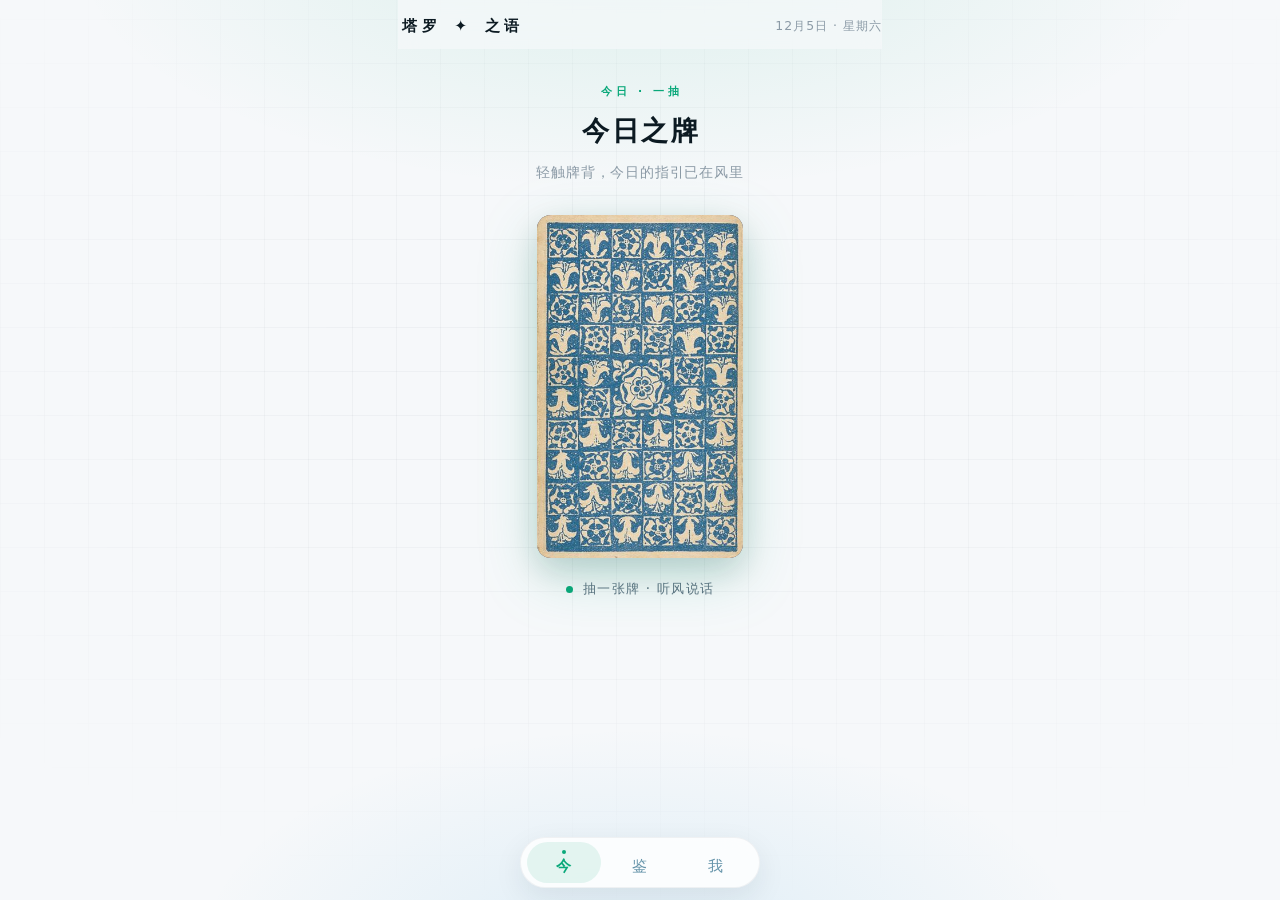
==== TarotApk/app/src/main/assets/index.html @ e2645738 "v0.4.0: 打包安卓 APK + 在线更新 + 存档备份（只留 2 份） - 新增 JS↔原生桥（NativeBridge），浏览器预览自动降级 - 我的页新增「备份与更新」：本地备份保留最近 2" ====
<!DOCTYPE html>
<html lang="zh-CN">
<head>
<meta charset="UTF-8">
<meta name="viewport" content="width=device-width, initial-scale=1, maximum-scale=1, user-scalable=no, viewport-fit=cover">
<meta name="theme-color" content="#f6f5f2">
<title>塔罗之语</title>
<style>
/* ===== 设计令牌（airy-minimal-ui）===== */
:root {
  --bg: #f6f8fa;
  --surface: #ffffff;
  --ink: #0c1a22;
  --ink-2: #5d7080;
  --ink-3: #8b9aa6;
  --line: rgba(13,32,45,.09);
  --line-soft: rgba(13,32,45,.05);
  --primary: #0aa87a;
  --primary-soft: rgba(10,168,122,.10);
  --blue: #0b8ed6;
  --blue-soft: rgba(11,142,214,.10);
  --danger: #e5484d;
  --danger-soft: rgba(229,72,77,.10);
  --upright: #0aa87a;
  --reversed: #d97b4a;
  --gold: #c9a86a;
  --tab: #6594aa;
  --radius: 14px;
  --radius-sm: 10px;
  --radius-sheet: 22px;
  --shadow: 0 10px 30px rgba(13,32,45,.07);
  --shadow-sm: 0 4px 14px rgba(13,32,45,.05);
  --font-ui: -apple-system, BlinkMacSystemFont, "PingFang SC", "Microsoft YaHei", system-ui, sans-serif;
  --font-num: ui-monospace, "SF Mono", Menlo, Consolas, monospace;
  --safe-b: env(safe-area-inset-bottom, 0px);
  --safe-t: env(safe-area-inset-top, 0px);
}
* { box-sizing: border-box; -webkit-tap-highlight-color: transparent; }
html, body { margin: 0; padding: 0; }
html { font-size: 16px; }
body {
  font-family: var(--font-ui);
  color: var(--ink);
  line-height: 1.6;
  -webkit-font-smoothing: antialiased;
  overflow-x: hidden;
  min-height: 100vh;
  background:
    radial-gradient(72% 44% at 50% -6%, rgba(10,168,122,.11), transparent 62%),
    radial-gradient(58% 42% at 50% 106%, rgba(11,142,214,.10), transparent 60%),
    var(--bg);
  background-attachment: fixed;
}
/* 44px 网格氛围，径向渐隐 */
body::before {
  content: ""; position: fixed; inset: 0; z-index: 0; pointer-events: none;
  background:
    repeating-linear-gradient(0deg, rgba(13,32,45,.04) 0 1px, transparent 1px 44px),
    repeating-linear-gradient(90deg, rgba(13,32,45,.04) 0 1px, transparent 1px 44px);
  -webkit-mask-image: radial-gradient(ellipse 90% 75% at 50% 42%, rgba(0,0,0,.9) 25%, transparent 80%);
  mask-image: radial-gradient(ellipse 90% 75% at 50% 42%, rgba(0,0,0,.9) 25%, transparent 80%);
}
button { font-family: inherit; border: none; background: none; cursor: pointer; color: inherit; padding: 0; }
input, textarea { font-family: inherit; font-size: 1rem; color: var(--ink); }
h1, h2, h3, h4, p { margin: 0; }
ul { margin: 0; padding: 0; list-style: none; }
a { color: var(--primary); text-decoration: none; }
::-webkit-scrollbar { width: 0; height: 0; }
:focus { outline: none; }
.hidden { display: none !important; }
.muted { color: var(--ink-3); }
.small { font-size: .82rem; }

/* 呼吸小圆点 */
.breath-dot {
  width: 7px; height: 7px; border-radius: 50%;
  background: var(--primary);
  animation: breathe 2.6s ease-in-out infinite;
}
@keyframes breathe { 0%,100% { opacity: 1; transform: scale(1); } 50% { opacity: .5; transform: scale(.72); } }

/* 通用按钮 */
.btn {
  display: inline-flex; align-items: center; justify-content: center; gap: 6px;
  padding: 11px 22px; border-radius: 999px; font-size: .92rem; font-weight: 600;
  transition: transform .15s ease, opacity .15s ease, background .15s ease, box-shadow .2s ease;
  user-select: none; -webkit-user-select: none;
}
.btn:active { transform: scale(.97); }
.btn-primary { background: var(--primary); color: #fff; box-shadow: 0 8px 20px rgba(10,168,122,.28); }
.btn-ghost { background: var(--surface); color: var(--ink); border: 1px solid var(--line); }
.btn-danger { background: var(--danger); color: #fff; box-shadow: 0 8px 20px rgba(229,72,77,.24); }
.btn-block { width: 100%; }
.btn-mini { padding: 7px 15px; font-size: .8rem; font-weight: 500; }

/* 等宽数字 */
.num { font-family: var(--font-num); font-weight: 300; font-variant-numeric: tabular-nums; }

@media (prefers-reduced-motion: reduce) {
  *, *::before, *::after { animation-duration: .001s !important; transition-duration: .001s !important; }
}

/* ===== 布局（airy-minimal-ui）===== */
#app { position: relative; z-index: 1; max-width: 520px; margin: 0 auto; padding: 0 18px calc(96px + var(--safe-b)); min-height: 100vh; }

.app-header {
  position: sticky; top: 0; z-index: 20;
  background: rgba(246,248,250,.72);
  -webkit-backdrop-filter: blur(14px); backdrop-filter: blur(14px);
  padding: calc(var(--safe-t) + 14px) 0 10px;
  display: flex; align-items: center; justify-content: space-between; gap: 10px;
}
.app-header .brand { display: flex; align-items: center; gap: 9px; font-size: .96rem; font-weight: 600; letter-spacing: .28em; text-indent: .28em; }
.app-header .date { font-size: .78rem; color: var(--ink-3); letter-spacing: .08em; }

.view { display: none; padding-top: 10px; }
.view.active { display: block; animation: pageIn .26s cubic-bezier(.22,.61,.36,1); }
@keyframes pageIn { from { opacity: 0; transform: translateX(14px); } to { opacity: 1; transform: none; } }

/* 底部导航：悬浮胶囊 · 一字导航 */
.tabbar {
  position: fixed; left: 50%; transform: translateX(-50%);
  bottom: calc(12px + var(--safe-b)); z-index: 40;
  display: flex; align-items: stretch;
  background: rgba(255,255,255,.82);
  -webkit-backdrop-filter: blur(16px); backdrop-filter: blur(16px);
  border: 1px solid var(--line-soft);
  border-radius: 999px;
  box-shadow: 0 10px 30px rgba(13,32,45,.08);
  padding: 4px 6px;
  gap: 2px;
}
.tabbar button {
  flex: 1; min-width: 74px; padding: 8px 0 7px;
  display: flex; flex-direction: column; align-items: center; gap: 3px;
  font-size: .94rem; font-weight: 400; color: var(--tab);
  letter-spacing: .18em; text-indent: .18em;
  border-radius: 999px;
  transition: color .18s ease, background .18s ease;
}
.tabbar button.active { color: var(--primary); background: var(--primary-soft); font-weight: 600; }
.tabbar button .dot { width: 4px; height: 4px; border-radius: 50%; background: transparent; }
.tabbar button.active .dot { background: var(--primary); animation: breathe 2.6s ease-in-out infinite; }

/* 页面头（二级页） */
.page-head {
  display: flex; align-items: center; gap: 10px;
  padding: 10px 0 16px;
}
.page-head .back {
  width: 38px; height: 38px; border-radius: 50%;
  background: rgba(255,255,255,.7); border: 1px solid var(--line-soft);
  display: flex; align-items: center; justify-content: center;
  box-shadow: var(--shadow-sm); color: var(--ink);
}
.page-head .back svg { width: 20px; height: 20px; stroke: currentColor; }
.page-head h1 { font-size: 1.06rem; font-weight: 700; flex: 1; letter-spacing: .06em; }

/* ===== 组件（airy-minimal-ui）===== */
/* 塔罗牌 */
.tarot-card {
  position: relative; width: 100%; aspect-ratio: 3 / 5;
  perspective: 1200px; user-select: none; -webkit-user-select: none;
}
.tarot-card .face {
  position: absolute; inset: 0; border-radius: 14px;
  backface-visibility: hidden; -webkit-backface-visibility: hidden;
  overflow: hidden;
  box-shadow: 0 12px 30px rgba(13,32,45,.14);
}
.tarot-card .face.front { transform: rotateY(180deg); }
.tarot-card .face.back { transform: rotateY(0deg); }
.tarot-card.flipped .face.front { transform: rotateY(0deg); }
.tarot-card.flipped .face.back { transform: rotateY(180deg); }
/* 牌背 */
.card-back { position: absolute; inset: 0; background: #241f3d; }
.card-back .back-img { position: absolute; inset: 0; width: 100%; height: 100%; object-fit: cover; display: block; }
.card-back::before {
  content: ""; position: absolute; inset: 8px;
  border: 1px solid rgba(255,255,255,.3); border-radius: 12px;
  box-shadow: inset 0 0 10px rgba(0,0,0,.25);
}

/* 牌面 */
.card-front {
  height: 100%;
  background: linear-gradient(170deg, #fdfdfb 0%, #f3f1ec 100%);
  border: 1px solid var(--line-soft);
  display: flex; flex-direction: column; align-items: center; justify-content: space-between;
  padding: 10px;
}
.card-front .corner {
  width: 100%; display: flex; justify-content: space-between;
  font-size: .72rem; font-weight: 600; color: var(--ink-3);
}
.card-front .corner .num { font-family: var(--font-num); font-weight: 300; font-size: .82rem; }
.card-front .art {
  position: relative; flex: 1; width: 100%;
  display: flex; flex-direction: column; align-items: center; justify-content: center; gap: 6px;
  margin: 4px 0;
}
.card-front .art .card-img {
  position: absolute; inset: 0; width: 100%; height: 100%;
  object-fit: cover; border-radius: 9px; display: block;
}
.card-front .art .glyph { font-size: 3rem; line-height: 1; }
.card-front .art .suit { width: 64%; height: auto; }
.card-front .art .rank-txt { font-family: var(--font-num); font-weight: 300; font-size: 1.2rem; color: var(--ink); letter-spacing: .06em; }
.card-front .card-name { font-size: .72rem; font-weight: 600; color: var(--ink); letter-spacing: .12em; text-align: center; }
.card-front .card-name-en { font-size: .58rem; color: var(--ink-3); letter-spacing: .06em; margin-top: 1px; }

/* 迷你牌 */
.mini-card {
  position: relative; width: 52px; height: 87px; flex: none;
  border-radius: 9px; overflow: hidden;
  box-shadow: 0 6px 14px rgba(13,32,45,.10);
  border: 1px solid var(--line-soft);
  background: linear-gradient(170deg, #fdfdfb, #f3f1ec);
  display: flex; flex-direction: column; align-items: center; justify-content: center; gap: 2px;
}
.mini-card .mini-img { position: absolute; inset: 0; width: 100%; height: 100%; object-fit: cover; border-radius: 8px; display: block; }
.mini-card .glyph { font-size: 1.4rem; line-height: 1; }
.mini-card .suit { width: 46%; height: auto; }
.mini-card .mini-num { font-family: var(--font-num); font-weight: 300; font-size: .72rem; }

/* 标签 / 关键词 */
.chip {
  display: inline-flex; align-items: center; padding: 4px 11px;
  background: var(--primary-soft); color: var(--primary);
  border-radius: 999px; font-size: .76rem; font-weight: 500;
}
.chip-row { display: flex; flex-wrap: wrap; gap: 7px; }

/* 六维解读 */
.dim-grid { display: grid; grid-template-columns: 1fr 1fr; gap: 10px; }
.dim-item {
  background: var(--surface); border: 1px solid var(--line); border-radius: var(--radius-sm);
  padding: 13px; cursor: pointer;
  transition: border-color .15s ease, transform .15s ease;
}
.dim-item:active { border-color: var(--primary); transform: scale(.98); }
.dim-item .dim-head { display: flex; align-items: center; gap: 7px; font-weight: 600; font-size: .88rem; }
.dim-item .dim-head .em { font-size: 1rem; }
.dim-item .dim-body {
  display: none; margin-top: 8px; font-size: .84rem; color: var(--ink-2); line-height: 1.6;
}
.dim-item.open .dim-body { display: block; }
.dim-item .dim-head::after { content: "+"; margin-left: auto; color: var(--ink-3); font-size: .9rem; font-weight: 300; transition: transform .2s ease; }
.dim-item.open .dim-head::after { content: "−"; }

/* 面板 */
.panel {
  background: var(--surface); border-radius: var(--radius); padding: 18px;
  box-shadow: var(--shadow-sm); border: 1px solid var(--line);
}
.panel + .panel { margin-top: 14px; }
.panel-title { font-size: .9rem; font-weight: 700; margin-bottom: 12px; display: flex; align-items: center; gap: 8px; letter-spacing: .06em; }

/* Toast */
.toast {
  position: fixed; left: 50%; bottom: calc(92px + var(--safe-b)); transform: translateX(-50%) translateY(16px);
  background: rgba(12,26,34,.9); color: #fff; font-size: .84rem;
  padding: 9px 17px; border-radius: 999px; z-index: 100;
  opacity: 0; pointer-events: none; transition: opacity .24s ease, transform .24s ease;
  max-width: 80%; text-align: center;
}
.toast.show { opacity: 1; transform: translateX(-50%) translateY(0); }

/* 底部弹层（sheet） */
.modal-mask {
  position: fixed; inset: 0; background: rgba(13,32,45,.30); z-index: 90;
  display: flex; align-items: flex-end; justify-content: center;
  animation: fadeIn .2s ease;
}
@keyframes fadeIn { from { opacity: 0 } to { opacity: 1 } }
.modal {
  background: var(--surface); width: 100%; max-width: 520px;
  border-radius: var(--radius-sheet) var(--radius-sheet) 0 0;
  padding: 8px 20px calc(24px + var(--safe-b));
  animation: slideUp .3s cubic-bezier(.22,.61,.36,1);
}
.modal .sheet-handle { width: 36px; height: 4px; border-radius: 999px; background: var(--line); margin: 2px auto 14px; }
.modal h3 { font-size: 1rem; margin-bottom: 12px; letter-spacing: .04em; }
.modal-actions { display: flex; gap: 10px; margin-top: 18px; }

/* 表单 */
.field { margin-bottom: 14px; }
.field label { display: block; font-size: .82rem; color: var(--ink-2); margin-bottom: 6px; }
textarea, input[type="text"] {
  width: 100%; border: 1px solid var(--line); border-radius: var(--radius-sm);
  padding: 10px 12px; background: var(--bg); resize: vertical;
  transition: border-color .15s ease, background .15s ease;
}
textarea:focus, input:focus { border-color: var(--primary); background: #fff; }
.char-count { text-align: right; font-size: .7rem; color: var(--ink-3); margin-top: 4px; font-family: var(--font-num); }

/* 进度条 */
.progress { height: 6px; border-radius: 999px; background: var(--line-soft); overflow: hidden; }
.progress > div { height: 100%; border-radius: 999px; background: linear-gradient(90deg, var(--primary), var(--blue)); transition: width .5s ease; }

/* 备注 */
.notes-tip { font-size: .72rem; color: var(--ink-3); margin: -4px 0 10px; letter-spacing: .04em; }
.note-item {
  position: relative; overflow: hidden;
  border: 1px solid var(--line); border-radius: var(--radius-sm);
  padding: 12px 14px; margin-bottom: 10px; background: var(--surface);
  transition: transform .18s ease, box-shadow .18s ease, border-color .18s ease;
}
.note-item.swiping { box-shadow: -10px 0 20px rgba(229,72,77,.18); border-color: rgba(229,72,77,.35); }
.note-item .note-text { font-size: .86rem; white-space: pre-wrap; word-break: break-word; color: var(--ink); }
.note-item .note-meta {
  display: flex; justify-content: space-between; align-items: center;
  margin-top: 8px; font-size: .7rem; color: var(--ink-3); font-family: var(--font-num);
}

/* 分组列表 */
.group { margin-bottom: 20px; }
.group-title {
  position: sticky; top: 54px; z-index: 10;
  display: flex; align-items: center; gap: 8px;
  cursor: pointer; user-select: none; -webkit-user-select: none;
  font-size: .78rem; font-weight: 700; color: var(--ink-2); letter-spacing: .16em;
  background: linear-gradient(180deg, rgba(246,248,250,.92), rgba(246,248,250,.8));
  -webkit-backdrop-filter: blur(8px); backdrop-filter: blur(8px);
  padding: 10px 2px 8px;
}
.group-title .count { color: var(--ink-3); font-weight: 400; margin-left: 2px; font-family: var(--font-num); }
.group-title .chev {
  margin-left: auto; width: 7px; height: 7px; flex: none;
  border-right: 1.5px solid var(--ink-3); border-bottom: 1.5px solid var(--ink-3);
  transform: rotate(45deg);
  transition: transform .2s ease;
}
.group-title.collapsed .chev { transform: rotate(-45deg); }
.group-body.collapsed { display: none; }
.card-row {
  display: flex; align-items: center; gap: 14px;
  background: var(--surface); border: 1px solid var(--line); border-radius: var(--radius-sm);
  padding: 10px 14px; margin-bottom: 10px; cursor: pointer;
  transition: border-color .15s ease, transform .15s ease;
}
.card-row:active { border-color: var(--primary); transform: scale(.99); }
.card-row .row-info { flex: 1; min-width: 0; }
.card-row .row-name { font-weight: 600; font-size: .92rem; }
.card-row .row-en { font-size: .7rem; color: var(--ink-3); letter-spacing: .04em; }
.card-row .row-kw {
  font-size: .74rem; color: var(--ink-2); margin-top: 3px;
  overflow: hidden; text-overflow: ellipsis; white-space: nowrap;
}
.learned-badge { color: var(--gold); flex: none; font-size: .95rem; }
.learned-badge::before { content: "☆"; }
.learned-badge.done::before { content: "★"; }

/* 搜索结果空态 */
.empty-tip { text-align: center; color: var(--ink-3); padding: 40px 0; font-size: .86rem; }

/* 逆位视觉（内容旋转 180°） */
.card-front.rev { transform: rotate(180deg); }
.mini-card.rev .mini-img { transform: rotate(180deg); }

/* 备份列表 */
.backup-list { display: flex; flex-direction: column; gap: 8px; max-height: 46vh; overflow-y: auto; }
.backup-row {
  display: flex; align-items: center; justify-content: space-between; gap: 10px;
  padding: 10px 12px; border: 1px solid var(--line); border-radius: var(--radius-sm);
  background: var(--surface);
}
.backup-info { min-width: 0; font-size: .84rem; color: var(--ink-2); word-break: break-all; }
.backup-info .muted { font-size: .74rem; margin-top: 2px; }
.backup-actions { display: flex; gap: 6px; flex: none; }
.backup-actions .btn { padding: 6px 12px; font-size: .78rem; }

/* ===== 页面（airy-minimal-ui）===== */
/* 今日 */
.hero { text-align: center; padding: 24px 0 4px; }
.hero .kicker { font-size: .68rem; font-weight: 600; color: var(--primary); letter-spacing: .34em; text-indent: .34em; margin-bottom: 9px; }
.hero h2 { font-size: 27px; font-weight: 700; letter-spacing: .1em; text-indent: .1em; }
.hero .sub { color: var(--ink-3); font-size: .86rem; margin-top: 9px; letter-spacing: .06em; }

.draw-zone { display: flex; flex-direction: column; align-items: center; padding: 28px 0 4px; }
.draw-card-wrap { width: 206px; margin: 0 auto; }
.draw-card-wrap .tarot-card { filter: drop-shadow(0 16px 28px rgba(10,168,122,.20)); }
.draw-hint {
  margin-top: 20px; font-size: .84rem; color: var(--ink-2);
  display: flex; align-items: center; gap: 9px; letter-spacing: .1em; text-indent: .1em;
}
.draw-hint .pulse { width: 7px; height: 7px; border-radius: 50%; background: var(--primary); animation: breathe 2.6s ease-in-out infinite; }

/* 抽牌结果 */
.result-block { margin-top: 8px; }
.orientation-badge {
  display: inline-flex; align-items: center; gap: 6px;
  padding: 5px 14px; border-radius: 999px; font-size: .78rem; font-weight: 600;
  letter-spacing: .16em; text-indent: .16em;
}
.orientation-badge.upright { background: var(--primary-soft); color: var(--primary); }
.orientation-badge.reversed { background: rgba(217,123,74,.13); color: var(--reversed); }
.result-title { text-align: center; margin: 12px 0 4px; }
.result-title .cn { font-size: 1.3rem; font-weight: 700; letter-spacing: .1em; text-indent: .1em; }
.result-title .en { font-size: .76rem; color: var(--ink-3); letter-spacing: .12em; }
.summary-text { font-size: .9rem; color: var(--ink-2); text-align: center; padding: 0 8px; letter-spacing: .02em; }
.section-title {
  font-size: .8rem; font-weight: 700; margin: 22px 0 12px;
  display: flex; align-items: center; gap: 10px; letter-spacing: .2em; text-indent: .2em;
}
.section-title::before { content: ""; width: 16px; height: 1px; background: var(--primary); }
.re-draw { margin-top: 18px; text-align: center; }
.re-draw button { color: var(--ink-3); font-size: .8rem; letter-spacing: .08em; border-bottom: 1px dashed var(--line); padding-bottom: 2px; }

/* 图鉴 */
.search-box { position: relative; margin: 8px 0 14px; }
.search-box input { padding-left: 36px; border-radius: 999px; }
.search-box .mag { position: absolute; left: 13px; top: 50%; transform: translateY(-50%); color: var(--ink-3); font-size: .9rem; }

/* 牌义详情 */
.detail-card-wrap { width: 188px; margin: 6px auto 20px; }
.detail-card-wrap .tarot-card { filter: drop-shadow(0 16px 28px rgba(11,142,214,.18)); }
.detail-card-wrap .face { cursor: pointer; }
.orient-tip { text-align: center; font-size: .72rem; color: var(--ink-3); margin: 2px 0 18px; letter-spacing: .12em; text-indent: .12em; }
.orient-block { margin-bottom: 14px; }
.orient-block .orient-head {
  display: flex; align-items: center; gap: 8px; margin-bottom: 8px; font-weight: 700; font-size: .92rem; letter-spacing: .08em;
}
.orient-block .orient-head .dot { width: 7px; height: 7px; border-radius: 50%; }
.orient-block .orient-head .dot.upright { background: var(--upright); }
.orient-block .orient-head .dot.reversed { background: var(--reversed); }
.orient-block .orient-summary { font-size: .86rem; color: var(--ink-2); margin-bottom: 8px; }
.learn-toggle {
  display: flex; align-items: center; gap: 8px; width: 100%;
  justify-content: center; padding: 12px; border-radius: 999px;
  border: 1px dashed var(--line); color: var(--ink-2); font-size: .86rem; font-weight: 600;
  letter-spacing: .1em; text-indent: .1em; transition: all .2s ease;
}
.learn-toggle.done { background: var(--primary-soft); border-style: solid; border-color: rgba(10,168,122,.3); color: var(--primary); }

/* 我的 */
.me-row {
  display: flex; align-items: center; gap: 12px; width: 100%;
  padding: 14px 0; border-bottom: 1px solid var(--line-soft);
  font-size: .9rem; color: var(--ink); text-align: left;
}
.me-row:last-child { border-bottom: none; }
.me-row .ico { width: 34px; height: 34px; border-radius: 10px; background: var(--primary-soft); display: flex; align-items: center; justify-content: center; font-size: 1rem; flex: none; }
.me-row .txt { flex: 1; text-align: left; }
.me-row .sub { display: block; font-size: .74rem; color: var(--ink-3); margin-top: 2px; }
.me-row .arrow { color: var(--ink-3); }
.version-line { text-align: center; color: var(--ink-3); font-size: .74rem; margin-top: 26px; letter-spacing: .06em; }

</style>
</head>
<body>
<div id="app">
  <header id="app-header" class="app-header"></header>
  <main id="view-home" class="view"></main>
  <main id="view-glossary" class="view"></main>
  <main id="view-detail" class="view"></main>
  <main id="view-me" class="view"></main>
</div>
<nav id="tabbar" class="tabbar" aria-label="主导航"></nav>
<div id="toast" class="toast" role="status"></div>
<div id="modal-root"></div>
<script>
// ===== 常量 =====
const APP_INFO = {
  name: '塔罗之语',
  version: '0.4.0',
  changelog: [
    { v: '0.4.0', date: '2026-11-18', items: ['打包安卓 App：新增在线更新（打开自动检测，更新前自动备份）','新增存档备份：本地保留最近 2 份，可恢复/删除'] },
    { v: '0.3.3', date: '2026-11-18', items: ['图鉴支持按类型折叠分组（默认折叠）'] },
    { v: '0.3.2', date: '2026-11-18', items: ['修复图鉴/结果页进入详情白屏：跳转时未渲染详情页'] },
    { v: '0.3.1', date: '2026-11-18', items: ['移除抽牌抖动/翻牌动画，点击即时呈现今日之牌'] },
    { v: '0.3.0', date: '2026-11-18', items: ['UI 改版：轻盈极简 · 绿蓝光晕 · 留白 · 底部弹层', '修复弹层按钮失效（重新抽取 / 删除 / 重置）', '备注轻点编辑 · 左滑删除', '功能页左右滑动切换', '底部一字导航：今 · 鉴 · 我'] },
    { v: '0.2.0', date: '2026-11-18', items: ['78 张牌面替换为 Rider-Waite 原版插画（公有领域）', '新增真实牌背图案', '修复翻转动画：抽牌时牌背朝上、翻开显示牌面'] },
    { v: '0.1.0', date: '2026-11-18', items: ['初版：今日之牌每日一抽', '78 张牌正逆位含义图鉴', '已学习标记与无限条备注（每条 500 字）'] }
  ]
};

const DIMENSIONS = [
  { key: 'career', label: '事业学业', em: '💼' },
  { key: 'love', label: '感情', em: '💗' },
  { key: 'wealth', label: '财运', em: '🪙' },
  { key: 'health', label: '健康', em: '🌿' },
  { key: 'social', label: '人际', em: '🤝' },
  { key: 'spirit', label: '心灵成长', em: '✨' }
];

const SUITS = {
  wands:     { label: '权杖', en: 'Wands',     em: '🪄', color: '#e08a3c', element: '火 · 行动与热情' },
  cups:      { label: '圣杯', en: 'Cups',      em: '🍷', color: '#4a8fd8', element: '水 · 情感与直觉' },
  swords:    { label: '宝剑', en: 'Swords',    em: '⚔️', color: '#7f8a9e', element: '风 · 思维与沟通' },
  pentacles: { label: '星币', en: 'Pentacles', em: '🪙', color: '#5f9e6f', element: '土 · 物质与务实' }
};

const STORE_KEYS = {
  notes: 'tarot.notes',
  learned: 'tarot.learned',
  today: 'tarot.today',
  backups: 'tarot.backups'
};

const NOTE_LIMIT = 500;

const GROUPS = [
  { key: 'major', label: '大阿卡纳' },
  { key: 'wands', label: '权杖 · 火' },
  { key: 'cups', label: '圣杯 · 水' },
  { key: 'swords', label: '宝剑 · 风' },
  { key: 'pentacles', label: '星币 · 土' }
];

// ===== 本地存储 =====
function storeGet(key, def) {
  try {
    const raw = localStorage.getItem(key);
    return raw == null ? def : JSON.parse(raw);
  } catch (e) { return def; }
}
function storeSet(key, val) {
  try { localStorage.setItem(key, JSON.stringify(val)); }
  catch (e) { console.warn('storeSet failed', key, e); }
}

function todayKey() {
  const d = new Date();
  return d.getFullYear() + '-' + String(d.getMonth() + 1).padStart(2, '0') + '-' + String(d.getDate()).padStart(2, '0');
}

const NotesStore = {
  all() { return storeGet(STORE_KEYS.notes, {}); },
  forCard(id) {
    const arr = storeGet(STORE_KEYS.notes, {})[id] || [];
    return arr.slice().sort((a, b) => b.ts - a.ts);
  },
  add(id, text) {
    const all = storeGet(STORE_KEYS.notes, {});
    (all[id] = all[id] || []).push({ text: text.trim(), ts: Date.now() });
    storeSet(STORE_KEYS.notes, all);
  },
  update(id, ts, text) {
    const all = storeGet(STORE_KEYS.notes, {});
    const arr = all[id] || [];
    const item = arr.find(x => x.ts === ts);
    if (item) item.text = text.trim();
    storeSet(STORE_KEYS.notes, all);
  },
  remove(id, ts) {
    const all = storeGet(STORE_KEYS.notes, {});
    all[id] = (all[id] || []).filter(x => x.ts !== ts);
    if (!all[id].length) delete all[id];
    storeSet(STORE_KEYS.notes, all);
  }
};

const LearnedStore = {
  all() { return storeGet(STORE_KEYS.learned, []); },
  has(id) { return storeGet(STORE_KEYS.learned, []).includes(id); },
  toggle(id) {
    const arr = storeGet(STORE_KEYS.learned, []);
    const idx = arr.indexOf(id);
    if (idx >= 0) arr.splice(idx, 1); else arr.push(id);
    storeSet(STORE_KEYS.learned, arr);
    return idx < 0;
  },
  count() { return storeGet(STORE_KEYS.learned, []).length; },
  list() { return storeGet(STORE_KEYS.learned, []); }
};

const TodayStore = {
  get() { return storeGet(STORE_KEYS.today, null); },
  isToday() {
    const t = storeGet(STORE_KEYS.today, null);
    return !!t && t.date === todayKey();
  },
  set(cardId, orientation) { storeSet(STORE_KEYS.today, { date: todayKey(), cardId, orientation }); },
  clear() { localStorage.removeItem(STORE_KEYS.today); }
};

// ===== 原生桥（WebView 壳）与备份/更新 =====
const NativeBridge = {
  ok: typeof window.AppNative !== 'undefined' && !!window.AppNative,
  cbSeq: 0,
  call(method, args, cb) {
    if (!this.ok || typeof window.AppNative[method] !== 'function') {
      if (cb) cb({ ok: false, error: 'native-unavailable' });
      return;
    }
    const cbId = 'cb' + (++this.cbSeq);
    window['__bridgeCb' + cbId] = cb || function () {};
    try {
      window.AppNative[method].apply(window.AppNative, (args || []).concat(cbId));
    } catch (e) {
      delete window['__bridgeCb' + cbId];
      if (cb) cb({ ok: false, error: String(e) });
    }
  },
  onResult(cbId, payload) {
    const fn = window['__bridgeCb' + cbId];
    if (!fn) return;
    delete window['__bridgeCb' + cbId];
    try { fn(payload); } catch (e) { console.warn('bridge cb', e); }
  }
};
window.onBridgeResult = function (cbId, payload) { NativeBridge.onResult(cbId, payload); };

function buildBackupData() {
  return {
    app: APP_INFO.name,
    version: APP_INFO.version,
    exportedAt: new Date().toISOString(),
    notes: storeGet(STORE_KEYS.notes, {}),
    learned: storeGet(STORE_KEYS.learned, []),
    today: storeGet(STORE_KEYS.today, null)
  };
}
function backupStamp() {
  const d = new Date();
  const pad = n => String(n).padStart(2, '0');
  return d.getFullYear() + pad(d.getMonth() + 1) + pad(d.getDate()) + '-' + pad(d.getHours()) + pad(d.getMinutes()) + pad(d.getSeconds());
}
function backupMeta(b) {
  return { name: b.name, date: b.date, size: b.size };
}

// 存档备份：原生优先（文件存两份），浏览器预览降级到 localStorage（同样只留两份）
const Backups = {
  save(cb) {
    const json = JSON.stringify(buildBackupData());
    if (NativeBridge.ok) {
      NativeBridge.call('backupSave', [json], function (r) {
        if (r && r.ok) cb && cb(null, (r.backups || []).map(backupMeta));
        else cb && cb((r && r.error) || 'native-backup-failed');
      });
      return;
    }
    const backups = storeGet(STORE_KEYS.backups, []);
    backups.unshift({ name: '塔罗备份-' + backupStamp() + '.json', date: Date.now(), size: json.length, data: json });
    while (backups.length > 2) backups.pop();
    storeSet(STORE_KEYS.backups, backups);
    cb && cb(null, backups.map(backupMeta));
  },
  list(cb) {
    if (NativeBridge.ok) {
      NativeBridge.call('backupList', [], function (r) {
        if (r && r.ok) cb && cb(null, (r.backups || []).map(backupMeta));
        else cb && cb((r && r.error) || 'native-backup-list-failed');
      });
      return;
    }
    cb && cb(null, storeGet(STORE_KEYS.backups, []).map(backupMeta));
  },
  restore(name, cb) {
    if (NativeBridge.ok) {
      NativeBridge.call('backupRestore', [name], function (r) {
        if (r && r.ok && r.content) cb && cb(null, r.content);
        else cb && cb((r && r.error) || 'native-backup-restore-failed');
      });
      return;
    }
    const b = storeGet(STORE_KEYS.backups, []).find(x => x.name === name);
    cb && cb(b ? null : 'backup-not-found', b ? b.data : null);
  },
  remove(name, cb) {
    if (NativeBridge.ok) {
      NativeBridge.call('backupDelete', [name], function (r) {
        if (r && r.ok) cb && cb(null, (r.backups || []).map(backupMeta));
        else cb && cb((r && r.error) || 'native-backup-delete-failed');
      });
      return;
    }
    const backups = storeGet(STORE_KEYS.backups, []).filter(x => x.name !== name);
    storeSet(STORE_KEYS.backups, backups);
    cb && cb(null, backups.map(backupMeta));
  }
};

// 在线更新：仅打包后（原生桥可用）自动检测；浏览器预览提示
function checkForUpdate(manual) {
  if (!NativeBridge.ok) {
    if (manual) toast('当前是网页预览，打包成 App 后会自动检测更新');
    return;
  }
  NativeBridge.call('checkUpdate', [], function (r) {
    if (!r || !r.ok) { if (manual) toast((r && r.error) || '检查更新失败'); return; }
    if (!r.hasUpdate) { if (manual) toast('已是最新版本 v' + APP_INFO.version); return; }
    showUpdateSheet(r);
  });
}

function showUpdateSheet(r) {
  openModal('发现新版本 v' + r.version,
    '<p style="color:var(--ink-2);font-size:.9rem;line-height:1.7;white-space:pre-wrap;">' + esc((r.notes || '更新内容见发布说明')) + '</p>' +
    '<p class="muted small" style="margin-top:8px;">更新前会自动备份存档（仅保留最近 2 份）</p>',
    [modalBtn('稍后', 'btn-ghost', closeModal),
     modalBtn('立即更新', 'btn-primary', function () { closeModal(); startUpdate(r); })]);
}

function startUpdate(r) {
  toast('正在备份存档…');
  Backups.save(function (err) {
    if (err) { toast('备份失败，已取消更新'); return; }
    NativeBridge.call('startUpdate', [r.url || '', r.sha256 || ''], function (res) {
      if (res && res.ok) toast('已开始下载更新');
      else toast((res && res.error) || '更新启动失败');
    });
  });
}

// ===== UI 基础组件 =====
let toastTimer = null;
function toast(msg) {
  const el = document.getElementById('toast');
  if (!el) return;
  el.textContent = msg;
  el.classList.add('show');
  clearTimeout(toastTimer);
  toastTimer = setTimeout(function () { el.classList.remove('show'); }, 1800);
}

function openModal(title, bodyHTML, actions) {
  const root = document.getElementById('modal-root');
  const mask = document.createElement('div');
  mask.className = 'modal-mask';
  mask.innerHTML =
    '<div class="modal" role="dialog" aria-modal="true">' +
    '<div class="sheet-handle"></div>' +
    '<h3>' + title + '</h3>' + bodyHTML +
    '<div class="modal-actions"></div>' +
    '</div>';
  const actionsEl = mask.querySelector('.modal-actions');
  if (Array.isArray(actions)) { actions.forEach(function (a) { if (a) actionsEl.appendChild(a); }); }
  else if (actions) { actionsEl.appendChild(actions); }
  root.appendChild(mask);
  mask.addEventListener('click', function (e) {
    if (e.target === mask) closeModal();
  });
  return function close() { closeModal(); };
}
function closeModal() {
  const root = document.getElementById('modal-root');
  root.innerHTML = '';
}
function modalBtn(label, cls, handler) {
  const b = document.createElement('button');
  b.className = 'btn ' + (cls || 'btn-primary');
  b.style.flex = '1';
  b.textContent = label;
  b.addEventListener('click', handler);
  return b;
}

// 图标
const ICONS = {
  home: '<svg viewBox="0 0 24 24" fill="none" stroke-width="1.8"><path d="M3 10.5 12 3l9 7.5"/><path d="M5.5 9.5V21h13V9.5"/></svg>',
  book: '<svg viewBox="0 0 24 24" fill="none" stroke-width="1.8"><path d="M4 5.5A2.5 2.5 0 0 1 6.5 3H20v15H6.5A2.5 2.5 0 0 0 4 20.5z"/><path d="M4 20.5A2.5 2.5 0 0 1 6.5 18H20v3H6.5A2.5 2.5 0 0 1 4 18.5z"/></svg>',
  me: '<svg viewBox="0 0 24 24" fill="none" stroke-width="1.8"><circle cx="12" cy="8" r="3.6"/><path d="M5 20c1.2-3.2 3.9-5 7-5s5.8 1.8 7 5"/></svg>',
  back: '<svg viewBox="0 0 24 24" fill="none" stroke-width="1.8"><path d="M15 5l-7 7 7 7"/></svg>',
  star: '<svg viewBox="0 0 24 24" fill="currentColor"><path d="M12 3.5l2.6 5.6 6 .8-4.4 4.2 1.1 6-5.3-2.9-5.3 2.9 1.1-6L3.4 9.9l6-.8z"/></svg>'
};

function esc(s) {
  return String(s == null ? '' : s)
    .replace(/&/g, '&amp;').replace(/</g, '&lt;').replace(/>/g, '&gt;')
    .replace(/"/g, '&quot;').replace(/'/g, '&#39;');
}

function fmtDate(ts) {
  const d = new Date(ts);
  const pad = n => String(n).padStart(2, '0');
  return d.getFullYear() + '-' + pad(d.getMonth() + 1) + '-' + pad(d.getDate()) + ' ' + pad(d.getHours()) + ':' + pad(d.getMinutes());
}

// ===== 轻量路由 =====
const Router = {
  current: 'home',
  param: null,
  stack: [],
  tabs: ['home', 'glossary', 'me'],
  go(name, param) {
    this.current = name;
    this.param = param || null;
    document.querySelectorAll('.view').forEach(v => v.classList.remove('active'));
    const el = document.getElementById('view-' + name);
    if (el) el.classList.add('active');
    const header = document.getElementById('app-header');
    if (name === 'detail') header.classList.add('hidden');
    else header.classList.remove('hidden');
    this.syncTabbar();
    window.scrollTo(0, 0);
  },
  push(name, param) {
    this.stack.push({ name: this.current, param: this.param });
    if (name === 'detail') { if (param && getCard(param)) renderDetail(param); }
    else if (name === 'glossary') renderGlossary();
    else if (name === 'me') renderMe();
    else renderHome();
    this.go(name, param);
  },
  back() {
    if (!this.stack.length) { renderHome(); this.go('home'); return; }
    const prev = this.stack.pop();
    if (prev.name === 'glossary') renderGlossary();
    else if (prev.name === 'me') renderMe();
    else if (prev.name === 'home') renderHome();
    this.go(prev.name, prev.param);
  },
  syncTabbar() {
    const tabs = document.querySelectorAll('#tabbar button');
    tabs.forEach(t => t.classList.toggle('active', t.dataset.view === this.current));
  }
};

function tabbarHTML() {
  const items = [
    { view: 'home', label: '今' },
    { view: 'glossary', label: '鉴' },
    { view: 'me', label: '我' }
  ];
  return items.map(it =>
    '<button data-view="' + it.view + '"><span class="dot"></span>' + it.label + '</button>'
  ).join('');
}

// ===== 今日之牌 =====
function weekdayCN() {
  const w = ['日', '一', '二', '三', '四', '五', '六'];
  return '星期' + w[new Date().getDay()];
}

function renderHeader() {
  const d = new Date();
  const header = document.getElementById('app-header');
  header.innerHTML =
    '<div class="brand">塔罗<span class="dot">✦</span>之语</div>' +
    '<div class="date">' + (d.getMonth() + 1) + '月' + d.getDate() + '日 · ' + weekdayCN() + '</div>';
}

function renderHome() {
  renderHeader();
  const view = document.getElementById('view-home');
  const today = TodayStore.get();
  if (TodayStore.isToday() && today) {
    const card = getCard(today.cardId);
    view.innerHTML =
      '<section class="hero"><div class="kicker">今日 · 一抽</div><h2>今日之牌</h2><p class="sub">今日指引已抽取，愿你从容度过这一天</p></section>' +
      '<div class="result-block" id="today-result">' + todayResultHTML(card, today.orientation, false) + '</div>';
    bindDimItems(view);
    bindResultActions(view, card, today.orientation);
  } else {
    view.innerHTML = homeShellHTML();
    const cardEl = view.querySelector('.tarot-card');
    cardEl.addEventListener('click', drawToday);
  }
}

function homeShellHTML() {
  return (
    '<section class="hero"><div class="kicker">今日 · 一抽</div><h2>今日之牌</h2><p class="sub">轻触牌背，今日的指引已在风里</p></section>' +
    '<div class="draw-zone"><div class="draw-card-wrap">' + tarotCardHTML(null, { id: 'today-card' }) + '</div>' +
    '<div class="draw-hint"><span class="pulse"></span><span>抽一张牌 · 听风说话</span></div></div>' +
    '<div class="result-block" id="today-result"></div>'
  );
}

function drawToday() {
  const card = randomCard();
  const orientation = Math.random() < 0.5 ? 'upright' : 'reversed';
  TodayStore.set(card.id, orientation);
  renderHome();
  toast('今日之牌已抽取');
}

function todayResultHTML(card, orientation, animate) {
  if (!card) return '<div class="empty-tip">牌义数据缺失</div>';
  const today = todayReadingFor(card, orientation);
  const dims = DIMENSIONS.map(function (d) {
    const txt = today[d.key] || '';
    return '<div class="dim-item"><div class="dim-head"><span class="em">' + d.em + '</span>' + d.label + '</div><div class="dim-body">' + esc(txt) + '</div></div>';
  }).join('');
  const badgeCls = orientation === 'reversed' ? 'reversed' : 'upright';
  return (
    '<div class="panel" style="text-align:center;">' +
      '<div class="draw-card-wrap" style="width:190px;margin:0 auto 14px;">' + tarotCardHTML(card, { flipped: true, reversed: orientation === 'reversed' }) + '</div>' +
      '<div><span class="orientation-badge ' + badgeCls + '">' + orientationLabel(orientation) + '</span></div>' +
      '<div class="result-title"><div class="cn">' + card.name + '</div><div class="en">' + card.nameEn + '</div></div>' +
      '<p class="summary-text">' + esc(card[orientation].summary) + '</p>' +
    '</div>' +
    '<div class="panel"><div class="panel-title">✨ 关键词</div><div class="chip-row">' +
      card[orientation].keywords.map(function (k) { return '<span class="chip">' + esc(k) + '</span>'; }).join('') +
    '</div></div>' +
    '<div class="section-title">今日六维解读</div>' +
    '<div class="dim-grid">' + dims + '</div>' +
    '<div class="re-draw"><button id="btn-redraw">重新抽取</button></div>' +
    '<div style="margin-top:14px;"><button id="btn-detail" class="btn btn-primary btn-block">查看完整牌义</button></div>'
  );
}

function bindDimItems(scope) {
  scope.querySelectorAll('.dim-item').forEach(function (item) {
    item.addEventListener('click', function () { item.classList.toggle('open'); });
  });
}

function bindResultActions(view, card, orientation) {
  const detailBtn = view.querySelector('#btn-detail');
  if (detailBtn) detailBtn.addEventListener('click', function () { Router.push('detail', card.id); });
  const redraw = view.querySelector('#btn-redraw');
  if (redraw) redraw.addEventListener('click', function () {
    openModal('重新抽取今日之牌？', '<p style="color:var(--ink-2);font-size:.9rem;">将覆盖今天已抽到的牌，确定要重新抽取吗？</p>',
      [modalBtn('取消', 'btn-ghost', closeModal),
       modalBtn('重新抽取', 'btn-primary', function () {
         closeModal();
         TodayStore.clear();
         renderHome();
         const cardEl = document.getElementById('today-card');
         if (cardEl) setTimeout(function () { cardEl.click(); }, 60);
       })]);
  });
}

// ===== 牌义图鉴 =====
let glossaryKeyword = '';

function renderGlossary() {
  renderHeader();
  const view = document.getElementById('view-glossary');
  view.innerHTML =
    '<div class="search-box"><span class="mag">🔍</span><input id="glossary-search" type="text" placeholder="搜索牌名 / 英文 / 关键词" value="' + esc(glossaryKeyword) + '"></div>' +
    '<div id="glossary-groups"></div>' +
    '<div id="glossary-empty" class="empty-tip hidden">没有找到相关牌，换个关键词试试</div>';
  const input = view.querySelector('#glossary-search');
  input.addEventListener('input', function () {
    glossaryKeyword = input.value.trim();
    renderGlossaryGroups();
  });
  renderGlossaryGroups();
}

function filterCards(cards) {
  const kw = glossaryKeyword.toLowerCase();
  if (!kw) return cards;
  return cards.filter(function (c) {
    return (c.name + ' ' + c.nameEn + ' ' + c.upright.keywords.join(' ') + ' ' + c.reversed.keywords.join(' ')).toLowerCase().indexOf(kw) >= 0;
  });
}

// 分组折叠状态（默认折叠）
const glossaryCollapsed = {};
GROUPS.forEach(function (g) { glossaryCollapsed[g.key] = true; });

function renderGlossaryGroups() {
  const wrap = document.getElementById('glossary-groups');
  const empty = document.getElementById('glossary-empty');
  if (!wrap) return;
  let html = '';
  let total = 0;
  const searching = !!glossaryKeyword;
  GROUPS.forEach(function (g) {
    const cards = filterCards(cardsByGroup(g.key));
    total += cards.length;
    if (!cards.length) return;
    const collapsed = !searching && glossaryCollapsed[g.key];
    html +=
      '<div class="group" data-group="' + g.key + '">' +
        '<div class="group-title' + (collapsed ? ' collapsed' : '') + '">' +
          '<span class="group-label">' + g.label + '</span>' +
          '<span class="count">' + cards.length + '</span>' +
          '<span class="chev"></span>' +
        '</div>' +
        '<div class="group-body' + (collapsed ? ' collapsed' : '') + '">' + cards.map(cardRowHTML).join('') + '</div>' +
      '</div>';
  });
  wrap.innerHTML = html;
  empty.classList.toggle('hidden', total > 0);
  wrap.querySelectorAll('.group-title').forEach(function (title) {
    title.addEventListener('click', function () {
      const key = title.closest('.group').dataset.group;
      glossaryCollapsed[key] = !glossaryCollapsed[key];
      renderGlossaryGroups();
    });
  });
  wrap.querySelectorAll('.card-row').forEach(function (row) {
    row.addEventListener('click', function () { Router.push('detail', row.dataset.id); });
  });
}

function cardRowHTML(card) {
  const learned = LearnedStore.has(card.id);
  return (
    '<div class="card-row" data-id="' + card.id + '">' +
      miniCardHTML(card) +
      '<div class="row-info">' +
        '<div class="row-name">' + card.name + '</div>' +
        '<div class="row-en">' + card.nameEn + '</div>' +
        '<div class="row-kw">' + esc(card.upright.keywords.slice(0, 3).join(' · ')) + '</div>' +
      '</div>' +
      '<span class="learned-badge' + (learned ? ' done' : '') + '"></span>' +
    '</div>'
  );
}

// ===== 牌义详情 + 备注 =====
let detailCardId = null;
let detailVisRev = false;

function renderDetail(cardId) {
  const card = getCard(cardId);
  if (!card) { Router.back(); return; }
  detailCardId = cardId;
  detailVisRev = false;
  const view = document.getElementById('view-detail');
  const suitInfo = card.arcana === 'major'
    ? '大阿卡纳 · 第 ' + card.number + ' 号'
    : SUITS[card.suit].label + ' · ' + SUITS[card.suit].element;
  view.innerHTML =
    '<div class="page-head"><button class="back" id="detail-back">' + ICONS.back + '</button>' +
      '<h1>' + card.name + '</h1><span class="muted small" style="flex:none;">' + card.nameEn + '</span></div>' +
    '<div class="detail-card-wrap" id="detail-card-wrap">' + tarotCardHTML(card, { flipped: true, reversed: detailVisRev }) + '</div>' +
    '<p class="orient-tip" id="orient-tip">轻触牌面切换正逆位</p>' +
    '<button class="learn-toggle' + (LearnedStore.has(card.id) ? ' done' : '') + '" id="learn-toggle">' +
      '<span id="learn-star">' + (LearnedStore.has(card.id) ? '★' : '☆') + '</span>' +
      '<span id="learn-label">' + (LearnedStore.has(card.id) ? '已标记学习' : '标记为已学习') + '</span></button>' +
    orientBlockHTML(card, 'upright') +
    orientBlockHTML(card, 'reversed') +
    '<div class="panel"><div class="panel-title">🖼️ 牌面描述</div><p style="font-size:.88rem;color:var(--ink-2);">' + esc(card.desc) + '</p></div>' +
    '<div class="panel" id="notes-panel"><div class="panel-title">📝 备注</div>' +
      '<div class="notes-tip">轻点可编辑 · 左滑可删除</div>' +
      notesFormHTML(card.id) + '<div id="notes-list"></div></div>';

  // 返回
  view.querySelector('#detail-back').addEventListener('click', function () { Router.back(); });
  // 牌面翻转（正/逆位视觉切换）
  view.querySelector('#detail-card-wrap').addEventListener('click', function () {
    detailVisRev = !detailVisRev;
    view.querySelector('#detail-card-wrap').innerHTML = tarotCardHTML(card, { flipped: true, reversed: detailVisRev });
  });
  // 已学习
  view.querySelector('#learn-toggle').addEventListener('click', function () {
    const done = LearnedStore.toggle(card.id);
    const btn = view.querySelector('#learn-toggle');
    btn.classList.toggle('done', done);
    view.querySelector('#learn-star').textContent = done ? '★' : '☆';
    view.querySelector('#learn-label').textContent = done ? '已标记学习' : '标记为已学习';
    toast(done ? '已标记学习 ✓' : '已取消学习标记');
  });
  bindNotes(card.id);
}

function orientBlockHTML(card, orientation) {
  const o = card[orientation];
  const cls = orientation === 'reversed' ? 'reversed' : 'upright';
  return (
    '<div class="panel"><div class="orient-block" style="margin:0;">' +
      '<div class="orient-head"><span class="dot ' + cls + '"></span>' + orientationLabel(orientation) + '含义</div>' +
      '<p class="orient-summary">' + esc(o.summary) + '</p>' +
      '<div class="chip-row">' + o.keywords.map(function (k) { return '<span class="chip">' + esc(k) + '</span>'; }).join('') + '</div>' +
    '</div></div>'
  );
}

// ===== 备注 =====
function notesFormHTML(cardId) {
  return (
    '<textarea id="note-input" maxlength="' + NOTE_LIMIT + '" placeholder="写点你的理解、联想或心得（每条最多 ' + NOTE_LIMIT + ' 字，可添加多条）" style="min-height:80px;"></textarea>' +
    '<div class="char-count"><span id="note-count">0</span> / ' + NOTE_LIMIT + '</div>' +
    '<button class="btn btn-primary btn-block" id="note-add" style="margin-top:8px;">添加备注</button>'
  );
}

function bindNotes(cardId) {
  const input = document.getElementById('note-input');
  const count = document.getElementById('note-count');
  const addBtn = document.getElementById('note-add');
  if (!input) return;
  const syncCount = function () { count.textContent = String(input.value.length); };
  input.addEventListener('input', syncCount);
  addBtn.addEventListener('click', function () {
    const text = input.value.trim();
    if (!text) { toast('备注内容不能为空'); return; }
    if (text.length > NOTE_LIMIT) { toast('每条备注最多 ' + NOTE_LIMIT + ' 字'); return; }
    NotesStore.add(cardId, text);
    input.value = '';
    syncCount();
    renderNotes(cardId);
    toast('备注已添加');
  });
  renderNotes(cardId);
}

function renderNotes(cardId) {
  const list = document.getElementById('notes-list');
  if (!list) return;
  const notes = NotesStore.forCard(cardId);
  if (!notes.length) {
    list.innerHTML = '<p class="muted small" style="padding:6px 0;">还没有备注，从第一条开始吧。</p>';
    return;
  }
  list.innerHTML = notes.map(function (n) {
    return (
      '<div class="note-item" data-ts="' + n.ts + '">' +
        '<div class="note-text">' + esc(n.text) + '</div>' +
        '<div class="note-meta"><span>' + fmtDate(n.ts) + '</span></div>' +
      '</div>'
    );
  }).join('');
  list.querySelectorAll('.note-item').forEach(function (item) {
    bindNoteItem(cardId, item);
  });
}

function bindNoteItem(cardId, item) {
  let suppressClick = false;
  let startX = null, startY = null, curX = null;
  item.addEventListener('touchstart', function (e) {
    startX = e.touches[0].clientX; startY = e.touches[0].clientY; curX = startX;
  }, { passive: true });
  item.addEventListener('touchmove', function (e) {
    curX = e.touches[0].clientX;
    const dx = curX - startX;
    if (dx < 0 && Math.abs(dx) > Math.abs(e.touches[0].clientY - startY)) {
      item.style.transform = 'translateX(' + Math.max(dx, -70) + 'px)';
      item.classList.add('swiping');
    }
  }, { passive: true });
  item.addEventListener('touchend', function () {
    const dx = curX - startX;
    item.style.transform = '';
    item.style.transition = 'transform .18s ease';
    item.classList.remove('swiping');
    setTimeout(function () { item.style.transition = ''; }, 200);
    if (dx < -64) {
      suppressClick = true;
      deleteNote(cardId, Number(item.dataset.ts));
      setTimeout(function () { suppressClick = false; }, 400);
    }
  });
  item.addEventListener('click', function () {
    if (suppressClick) return;
    editNote(cardId, Number(item.dataset.ts));
  });
}

function deleteNote(cardId, ts) {
  openModal('删除这条备注？', '<p style="color:var(--ink-2);font-size:.9rem;">删除后不可恢复。</p>',
    [modalBtn('取消', 'btn-ghost', closeModal),
     modalBtn('删除', 'btn-danger', function () {
       closeModal();
       NotesStore.remove(cardId, ts);
       renderNotes(cardId);
       toast('备注已删除');
     })]);
}

function editNote(cardId, ts) {
  const note = NotesStore.forCard(cardId).find(function (n) { return n.ts === ts; });
  if (!note) return;
  openModal('编辑备注',
    '<textarea id="edit-note-input" maxlength="' + NOTE_LIMIT + '" style="min-height:90px;">' + esc(note.text) + '</textarea>' +
    '<div class="char-count"><span id="edit-note-count">' + note.text.length + '</span> / ' + NOTE_LIMIT + '</div>',
    [modalBtn('取消', 'btn-ghost', closeModal),
     modalBtn('保存', 'btn-primary', function () {
       const input = document.getElementById('edit-note-input');
       const text = input.value.trim();
       if (!text) { toast('备注内容不能为空'); return; }
       if (text.length > NOTE_LIMIT) { toast('每条备注最多 ' + NOTE_LIMIT + ' 字'); return; }
       NotesStore.update(cardId, ts, text);
       closeModal();
       renderNotes(cardId);
       toast('备注已更新');
     })]);
  const delBtn = document.createElement('button');
  delBtn.className = 'btn btn-ghost btn-block';
  delBtn.style.marginTop = '10px';
  delBtn.textContent = '删除此条备注';
  delBtn.addEventListener('click', function () {
    closeModal();
    deleteNote(cardId, ts);
  });
  const sheet = document.querySelector('#modal-root .modal');
  if (sheet) sheet.appendChild(delBtn);
  const input = document.getElementById('edit-note-input');
  const count = document.getElementById('edit-note-count');
  input.addEventListener('input', function () { count.textContent = String(input.value.length); });
  input.focus();
}

// ===== 我的 =====
function renderMe() {
  renderHeader();
  const view = document.getElementById('view-me');
  const learned = LearnedStore.count();
  const pct = Math.round(learned / TAROT_CARDS.length * 100);
  const learnedList = LearnedStore.list().map(getCard).filter(Boolean);
  view.innerHTML =
    '<div class="panel"><div class="panel-title">📚 学习进度</div>' +
      '<div style="display:flex;justify-content:space-between;font-size:.84rem;color:var(--ink-2);margin-bottom:8px;">' +
        '<span>已学习 ' + learned + ' / ' + TAROT_CARDS.length + ' 张</span><span>' + pct + '%</span></div>' +
      '<div class="progress"><div style="width:' + pct + '%"></div></div>' +
      (learnedList.length
        ? '<div style="margin-top:12px;display:flex;flex-wrap:wrap;gap:8px;">' +
          learnedList.map(function (c) {
            return '<span class="chip" style="cursor:pointer;" data-learned="' + c.id + '">' + c.name + '</span>';
          }).join('') + '</div>'
        : '<p class="muted small" style="margin-top:10px;">在「图鉴」里把学过的牌标记起来吧。</p>') +
    '</div>' +
    '<div class="panel"><div class="panel-title">🗂️ 数据管理</div>' +
      '<button class="me-row" id="me-export"><span class="ico">📤</span><span class="txt">导出备份<span class="sub">把备注、学习标记、今日之牌存为 JSON 文件</span></span><span class="arrow">›</span></button>' +
      '<button class="me-row" id="me-import"><span class="ico">📥</span><span class="txt">导入备份<span class="sub">从备份文件恢复数据（会覆盖当前数据）</span></span><span class="arrow">›</span></button>' +
      '<button class="me-row" id="me-reset"><span class="ico">🧹</span><span class="txt">重置全部数据<span class="sub">清空备注、学习标记与今日之牌</span></span><span class="arrow">›</span></button>' +
    '</div>' +
    '<div class="panel"><div class="panel-title">💾 备份与更新</div>' +
      '<button class="me-row" id="me-backup-now"><span class="ico">🛡️</span><span class="txt">立即备份<span class="sub">存档保存到本地，只保留最近 2 份</span></span><span class="arrow">›</span></button>' +
      '<button class="me-row" id="me-backup-list"><span class="ico">🗃️</span><span class="txt">本地备份<span class="sub">查看 / 恢复 / 删除备份</span></span><span class="arrow">›</span></button>' +
      '<button class="me-row" id="me-check-update"><span class="ico">🔄</span><span class="txt">检查更新<span class="sub">打开 App 时会自动检测</span></span><span class="arrow">›</span></button>' +
    '</div>' +
    '<div class="panel"><div class="panel-title">ℹ️ 关于</div>' +
      '<div class="me-row" style="cursor:default;"><span class="ico">🔮</span><span class="txt">' + APP_INFO.name + '<span class="sub">清爽简约 · 离线可用 · 数据只存本地</span></span><span style="color:var(--ink-3);font-size:.82rem;">v' + APP_INFO.version + '</span></div>' +
      '<div id="me-changelog"></div>' +
    '</div>' +
    '<p class="version-line">塔罗之语 v' + APP_INFO.version + ' · 所有牌义仅供自我探索与娱乐参考</p>';
  view.querySelectorAll('[data-learned]').forEach(function (chip) {
    chip.addEventListener('click', function () { Router.push('detail', chip.dataset.learned); });
  });
  // 更新记录
  const log = document.getElementById('me-changelog');
  log.innerHTML = APP_INFO.changelog.map(function (c) {
    return '<p class="muted small" style="margin-top:6px;">v' + c.v + '（' + c.date + '）：' + c.items.join('；') + '</p>';
  }).join('');
  // 导出
  view.querySelector('#me-export').addEventListener('click', exportBackup);
  // 导入
  view.querySelector('#me-import').addEventListener('click', function () {
    const input = document.createElement('input');
    input.type = 'file';
    input.accept = '.json,application/json';
    input.addEventListener('change', function () {
      const file = input.files && input.files[0];
      if (!file) return;
      const reader = new FileReader();
      reader.onload = function () { importBackup(String(reader.result)); };
      reader.readAsText(file, 'utf-8');
    });
    input.click();
  });
  // 备份与更新
  view.querySelector('#me-backup-now').addEventListener('click', function () {
    Backups.save(function (err, backups) {
      if (err) { toast('备份失败'); return; }
      toast('备份已保存 ✓');
    });
  });
  view.querySelector('#me-backup-list').addEventListener('click', function () { renderBackupSheet(); });
  view.querySelector('#me-check-update').addEventListener('click', function () { checkForUpdate(true); });
  // 重置
  view.querySelector('#me-reset').addEventListener('click', function () {
    openModal('重置全部数据？', '<p style="color:var(--ink-2);font-size:.9rem;">将清空所有备注、学习标记和今日之牌，且不可恢复。建议先导出备份。</p>',
      [modalBtn('取消', 'btn-ghost', closeModal),
       modalBtn('确认重置', 'btn-danger', function () {
         closeModal();
         Object.keys(STORE_KEYS).forEach(function (k) { localStorage.removeItem(STORE_KEYS[k]); });
         renderMe();
         toast('已重置全部数据');
       })]);
  });
}

function exportBackup() {
  const data = {
    app: APP_INFO.name,
    version: APP_INFO.version,
    exportedAt: new Date().toISOString(),
    notes: storeGet(STORE_KEYS.notes, {}),
    learned: storeGet(STORE_KEYS.learned, []),
    today: storeGet(STORE_KEYS.today, null)
  };
  const blob = new Blob([JSON.stringify(data, null, 2)], { type: 'application/json' });
  const url = URL.createObjectURL(blob);
  const a = document.createElement('a');
  const d = new Date();
  a.href = url;
  a.download = '塔罗备份-' + d.getFullYear() + String(d.getMonth() + 1).padStart(2, '0') + String(d.getDate()).padStart(2, '0') + '.json';
  document.body.appendChild(a);
  a.click();
  document.body.removeChild(a);
  setTimeout(function () { URL.revokeObjectURL(url); }, 2000);
  toast('备份已导出');
}

function importBackup(text) {
  try {
    const data = JSON.parse(text);
    if (!data || typeof data !== 'object' || !('notes' in data) || !('learned' in data)) {
      toast('不是有效的备份文件');
      return;
    }
    storeSet(STORE_KEYS.notes, data.notes || {});
    storeSet(STORE_KEYS.learned, Array.isArray(data.learned) ? data.learned : []);
    if (data.today && typeof data.today === 'object') storeSet(STORE_KEYS.today, data.today);
    renderMe();
    toast('备份已导入 ✓');
  } catch (e) {
    toast('备份文件解析失败');
  }
}

function renderBackupSheet() {
  Backups.list(function (err, backups) {
    if (err) { toast('读取备份失败'); return; }
    if (!backups.length) {
      openModal('本地备份', '<p class="muted small" style="padding:8px 0;">还没有备份，点「立即备份」保存一份存档吧。</p>', [modalBtn('知道了', 'btn-ghost', closeModal)]);
      return;
    }
    const rows = backups.map(function (b) {
      const size = b.size > 1024 * 1024 ? (b.size / 1024 / 1024).toFixed(1) + ' MB' : Math.max(1, Math.round(b.size / 1024)) + ' KB';
      return '<div class="backup-row">' +
        '<div class="backup-info"><div>' + esc(b.name) + '</div><div class="muted small">' + fmtDate(b.date) + ' · ' + size + '</div></div>' +
        '<div class="backup-actions">' +
          '<button class="btn btn-ghost" data-b-restore="' + esc(b.name) + '">恢复</button>' +
          '<button class="btn btn-ghost" data-b-delete="' + esc(b.name) + '" style="color:var(--danger,#d75a5a);">删除</button>' +
        '</div></div>';
    }).join('');
    const wrap = document.createElement('div');
    wrap.innerHTML = rows;
    openModal('本地备份', '<div class="backup-list">' + rows + '</div>',
      [modalBtn('关闭', 'btn-ghost', closeModal)]);
    document.querySelectorAll('[data-b-restore]').forEach(function (btn) {
      btn.addEventListener('click', function () {
        const name = btn.dataset.bRestore;
        closeModal();
        openModal('恢复备份？', '<p style="color:var(--ink-2);font-size:.9rem;">将用「' + esc(name) + '」覆盖当前备注、学习标记与今日之牌。</p>',
          [modalBtn('取消', 'btn-ghost', closeModal),
           modalBtn('确认恢复', 'btn-primary', function () {
             closeModal();
             Backups.restore(name, function (err2, content) {
               if (err2 || !content) { toast('恢复失败'); return; }
               importBackup(content);
             });
           })]);
      });
    });
    document.querySelectorAll('[data-b-delete]').forEach(function (btn) {
      btn.addEventListener('click', function () {
        const name = btn.dataset.bDelete;
        closeModal();
        openModal('删除备份？', '<p style="color:var(--ink-2);font-size:.9rem;">将删除「' + esc(name) + '」，不可恢复。</p>',
          [modalBtn('取消', 'btn-ghost', closeModal),
           modalBtn('删除', 'btn-danger', function () {
             closeModal();
             Backups.remove(name, function (err2) {
               if (err2) { toast('删除失败'); return; }
               toast('已删除');
               renderBackupSheet();
             });
           })]);
      });
    });
  });
}

// ===== 小阿卡纳"今日六维"生成模板 =====
// 小牌今日解读 = 花色维度模板 + 数字/宫廷牌收尾短语
const SUIT_DIM_TODAY = {
  wands: {
    career: { u: '今天的事业/学业充满行动能量，适合主动出击、把想法落地。', r: '今天的事业/学业动力偏弱，容易三分钟热度，先从最小的一步做起。' },
    love: { u: '感情里热情在线，主动表达会带来回应。', r: '感情里别急着推进或下结论，热情需要慢慢回温。' },
    wealth: { u: '财运与开拓有关，新的进账渠道值得一试。', r: '冲动消费或冒进投资要克制，守好钱袋。' },
    health: { u: '精力旺盛，适合运动流汗，把活力用出去。', r: '别透支体力，注意劳逸结合，防止疲劳上火。' },
    social: { u: '你的热情有感染力，适合结识新朋友、点燃气氛。', r: '急躁的语气容易伤人，多点耐心倾听。' },
    spirit: { u: '内心的火焰在燃烧，适合追寻热爱、大胆创造。', r: '内在动力不足时，先找回让你心动的目标。' }
  },
  cups: {
    career: { u: '今天以情感和直觉驱动工作，创意与合作会更顺。', r: '情绪影响效率，先把心情理顺再处理正事。' },
    love: { u: '感情细腻敏感，用心去感受，温柔表达。', r: '容易想多或情绪化，坦诚沟通胜过猜心。' },
    wealth: { u: '财运与人心相连，人情往来可能带来机会。', r: '别感情用事做财务决定，理智一点。' },
    health: { u: '身心需要滋养，多喝水、多休息、关照情绪。', r: '情绪波动影响身体，给自己留出舒缓空间。' },
    social: { u: '共情力强，适合安慰朋友、加深联结。', r: '别过度卷入他人的情绪，守住自己的边界。' },
    spirit: { u: '直觉敏锐，跟随内心的感受与灵感。', r: '内心泛起波澜时，先安顿情绪再向内看。' }
  },
  swords: {
    career: { u: '头脑清醒，适合分析、决策与沟通，逻辑是你的武器。', r: '思绪纷乱或言语冲突，先冷静再开口。' },
    love: { u: '直白坦诚的沟通最能解决问题，把话说开。', r: '言语可能伤人，三思而后言，别逞口舌之快。' },
    wealth: { u: '财务决策宜理性分析，数据会告诉你答案。', r: '别因一时意气做财务决定，冷静核实。' },
    health: { u: '注意压力与用脑过度，适时放松神经。', r: '焦虑和思虑过多影响休息，放下手机放空一会。' },
    social: { u: '观点清晰、表达有力，适合讨论与谈判。', r: '别把对话变成辩论，赢了道理输了人心。' },
    spirit: { u: '理性与洞察在线，适合厘清困惑、看清真相。', r: '过度思虑让心不安，学会停止内耗。' }
  },
  pentacles: {
    career: { u: '务实推进、踏实做事，今天宜专注细节与成果。', r: '进度偏慢或原地打转，检查方法，别死磕。' },
    love: { u: '用实际的关怀表达爱，行动比甜言更动人。', r: '别只谈现实不谈感受，感情需要温度。' },
    wealth: { u: '财运稳中有进，适合储蓄、理财与长期布局。', r: '收支失衡要警惕，先记账再花钱。' },
    health: { u: '规律作息与均衡饮食是今天的主题，脚踏实地照顾身体。', r: '久坐或饮食不规律累积问题，动起来。' },
    social: { u: '踏实可靠的形象让人信赖，适合合作与承诺。', r: '别太计较得失，人际也需要经营。' },
    spirit: { u: '在具体的生活中修行，简单务实的满足最滋养。', r: '被物质焦虑裹挟时，提醒自己真正需要什么。' }
  }
};

const RANK_TODAY = {
  ace:    { u: '一个全新的开始正在酝酿，抓住萌芽的契机。', r: '新机会还不成熟，别急着 all-in，先观察。' },
  two:    { u: '需要在两难之间做出平衡的选择，先想清楚优先级。', r: '犹豫不决消耗能量，选一个方向先动起来。' },
  three:  { u: '合作与支持带来进展，别单打独斗。', r: '沟通不畅或计划受阻，先厘清分工再推进。' },
  four:   { u: '稳定与休整是主题，先巩固已有基础。', r: '僵化或停滞，需要一点变化来打破沉闷。' },
  five:   { u: '冲突与竞争并存，守住立场但别硬碰硬。', r: '和解的机会出现，放下争执向前看。' },
  six:    { u: '顺遂与分享的时刻，慷慨会带来更多。', r: '得失心失衡，别让施与受变成负担。' },
  seven:  { u: '评估与坚持，你的努力正在被检验，再坚持一下。', r: '疲惫或怀疑出现，适当调整策略再继续。' },
  eight:  { u: '行动带来进展，快速推进、抓住节奏。', r: '停滞或分心，回到专注，别让细节拖垮速度。' },
  nine:   { u: '接近完成，最后的坚持会带来丰硕结果。', r: '差临门一脚，别松懈，也别独自硬扛。' },
  ten:    { u: '一个阶段走向完成，可以开始收获与总结。', r: '负担过重或收尾拖延，学会放手与求助。' },
  page:   { u: '带着好奇心学习探索，会有意想不到的收获。', r: '想法很多但落地太少，挑一件小事做起来。' },
  knight: { u: '目标明确、行动果断，朝目标全力以赴。', r: '冲动或方向不稳，先校准方向再加速。' },
  queen:  { u: '以成熟与耐心应对，包容会带来稳定与信任。', r: '过度付出或情绪内耗，记得照顾自己。' },
  king:   { u: '掌控与担当在身，适合做决定、扛起责任。', r: '固执或专断挡路，听听不同意见。' }
};

// 返回 { career, love, wealth, health, social, spirit }
function todayReadingFor(card, orientation) {
  const o = orientation === 'reversed' ? 'r' : 'u';
  if (card.arcana === 'major') {
    const today = card[orientation].today || {};
    const out = {};
    for (const dim of DIMENSIONS) out[dim.key] = today[dim.key] || '';
    return out;
  }
  const suit = SUIT_DIM_TODAY[card.suit];
  const rank = RANK_TODAY[card.rank] || RANK_TODAY.ace;
  const out = {};
  for (const dim of DIMENSIONS) out[dim.key] = suit[dim.key][o] + ' ' + rank[o];
  return out;
}

// ===== 大阿卡纳（0-10）=====
const MAJOR_CARDS_A = [
  {
    id: 'm00', number: 0, arcana: 'major', glyph: '🎒', name: '愚者', nameEn: 'The Fool',
    upright: {
      summary: '新的开始、冒险与自由。带着纯粹的信任迈出第一步，未来充满无限可能。',
      keywords: ['新开始', '自由', '冒险', '单纯', '无限可能'],
      today: {
        career: '适合开启新项目或尝试全新领域，但先做好基础功课，别只凭热血。',
        love: '感情进入新阶段，保持真诚和开放，像第一次心动那样去靠近。',
        wealth: '财运有新机遇，但属于高风险高回报型，小步试探、量力而行。',
        health: '状态轻盈有活力，适合尝试新的运动或生活方式。',
        social: '新的圈子在向你招手，大胆去认识新朋友。',
        spirit: '听从内心的召唤，放下顾虑，去探索未知的自己。'
      }
    },
    reversed: {
      summary: '鲁莽、缺乏计划或犹豫不前。提醒你停下来看清脚下的路，别凭一时冲动。',
      keywords: ['鲁莽', '犹豫', '冒险过度', '缺乏计划'],
      today: {
        career: '方向还不清晰，容易三分钟热度；先想清楚再行动，别草率辞职或转行。',
        love: '感情上可能冲动或逃避承诺，慢一点，看清对方也看清自己。',
        wealth: '财务决策容易冲动，先做预算再花钱，别把未来押在一次冒险上。',
        health: '生活节奏紊乱，注意熬夜与饮食，别拿身体开玩笑。',
        social: '可能给人不靠谱的印象，用行动证明诚意。',
        spirit: '内心摇摆不定，先与自己对话，再决定何去何从。'
      }
    },
    desc: '一名年轻人背着行囊站在悬崖边缘，仰望天空，脚边一只小狗相伴。他即将迈出崭新的一步，象征旅程的开始与无惧未知的勇气。'
  },
  {
    id: 'm01', number: 1, arcana: 'major', glyph: '🪄', name: '魔术师', nameEn: 'The Magician',
    upright: {
      summary: '意志与行动力。你拥有把想法变成现实的全部资源，关键在主动创造。',
      keywords: ['创造', '意志', '行动', '整合资源', '沟通'],
      today: {
        career: '能力在线，适合展示才华、推动项目落地，今天说做就做。',
        love: '主动表达心意会有效，沟通力是今天的加分项。',
        wealth: '适合谈判、签约或启动新财路，你的资源都能派上用场。',
        health: '身体状态可调，坚持自己制定的健康计划。',
        social: '你的表达有感染力，适合主持、分享或说服。',
        spirit: '内在力量充沛，适合开始冥想、学习等自我提升。'
      }
    },
    reversed: {
      summary: '资源错用或才华未施展。可能拖延、分心，或利用技巧误导他人。',
      keywords: ['拖延', '分心', '误用才华', '不诚实'],
      today: {
        career: '计划容易卡壳或分心，先聚焦一件事，别样样都想抓。',
        love: '言语可能言不由衷，别用技巧代替真心。',
        wealth: '谨防夸大其词的承诺，仔细核实再掏钱。',
        health: '可能忽略身体信号，别用忙碌当借口。',
        social: '小心给人爱耍小聪明的印象，真诚最动人。',
        spirit: '想法太多行动太少，先选一个方向专注。'
      }
    },
    desc: '魔术师一手指天、一手指地，面前的桌上摆着四元素的圣器。他连接天与地，象征将意念转化为现实的创造者。'
  },
  {
    id: 'm02', number: 2, arcana: 'major', glyph: '🌙', name: '女祭司', nameEn: 'The High Priestess',
    upright: {
      summary: '直觉与内在智慧。答案不在表面，静心聆听内心的声音。',
      keywords: ['直觉', '潜意识', '静观', '神秘', '智慧'],
      today: {
        career: '适合观察、调研与复盘，先摸清局势再出手，答案会自然浮现。',
        love: '用心去感受对方，不必急于表态，直觉会告诉你答案。',
        wealth: '投资宜保守观望，相信长期眼光，别追短线热点。',
        health: '留意身体发出的细微信号，适度休息养神。',
        social: '适合安静倾听，你的沉稳会赢得信任。',
        spirit: '独处时光珍贵，写日记、冥想都有收获。'
      }
    },
    reversed: {
      summary: '忽视直觉或信息混乱。可能被表象迷惑，或不愿面对内心。',
      keywords: ['直觉失灵', '浮躁', '信息混乱', '逃避内心'],
      today: {
        career: '信息太多反成干扰，别急着下结论，厘清事实再决策。',
        love: '可能自我封闭或胡思乱想，坦诚沟通比猜心更有效。',
        wealth: '谨防被表象迷惑，合同细节要看清。',
        health: '忽略疲惫感容易出问题，今天早睡一点。',
        social: '与人相处别藏着掖着，适当表达自己。',
        spirit: '内在声音被噪音淹没，先放下手机静一静。'
      }
    },
    desc: '女祭司端坐于黑白双柱之间，膝上摊开经卷，身后是石榴纹帷幕与弯月。她象征潜意识之门与无声的智慧。'
  },
  {
    id: 'm03', number: 3, arcana: 'major', glyph: '🌾', name: '皇后', nameEn: 'The Empress',
    upright: {
      summary: '丰盛与滋养。创造力、关怀与成长，享受生活的美好与富足。',
      keywords: ['丰盛', '滋养', '创造', '母性', '美的享受'],
      today: {
        career: '创造力旺盛，适合打磨作品、孕育新项目，过程比结果更重要。',
        love: '温柔以待，用关怀和包容滋养感情，今天适合付出。',
        wealth: '财运温润，适合稳健积累与享受生活的小确幸。',
        health: '善待身体，好饮食好睡眠就是最好的滋养。',
        social: '你的温暖会吸引他人，适合组织聚会或照顾朋友。',
        spirit: '与自然、艺术连接，感受内在的丰盛。'
      }
    },
    reversed: {
      summary: '过度付出或依赖。可能忽略自己，或创造力受阻、生活失衡。',
      keywords: ['过度付出', '依赖', '创造受阻', '忽略自我'],
      today: {
        career: '可能过度揽活或牺牲自己，学会说不，分清责任。',
        love: '别一味迁就，你的感受同样重要，讲出来。',
        wealth: '注意过度消费或理财放任，管好月度账单。',
        health: '可能暴饮暴食或忽略身体，恢复规律作息。',
        social: '别把所有人的情绪都扛在身上，留点空间给自己。',
        spirit: '自我关怀不足，先爱自己再爱世界。'
      }
    },
    desc: '皇后倚坐在麦田与花园之间，头戴星冠、身着繁花长裙。她象征大地的丰饶、孕育与无条件的滋养。'
  },
  {
    id: 'm04', number: 4, arcana: 'major', glyph: '🏛️', name: '皇帝', nameEn: 'The Emperor',
    upright: {
      summary: '秩序与权威。用结构、规则与担当掌控局面，建立稳固的基础。',
      keywords: ['秩序', '权威', '责任', '稳定', '自律'],
      today: {
        career: '适合制定计划、明确规则、拍板做决定，展现你的领导力。',
        love: '感情需要承诺与担当，给对方安全感，说到做到。',
        wealth: '理财宜守纪律，长期规划比短期投机可靠。',
        health: '规律作息是今天最好的药，坚持锻炼。',
        social: '你的可靠让人信赖，适合承担组织协调角色。',
        spirit: '内在的秩序感会让你安心，把生活安排得井井有条。'
      }
    },
    reversed: {
      summary: '固执或失控。可能专制、僵化，或逃避责任、缺乏自律。',
      keywords: ['固执', '专制', '逃避责任', '失控'],
      today: {
        career: '别强压他人或固执己见，听听反对意见，规则也要有弹性。',
        love: '控制欲可能让关系紧张，学着松手、尊重对方边界。',
        wealth: '谨防财务独断，重要决策和家人商量。',
        health: '压力大时别硬撑，允许自己示弱和休息。',
        social: '太强势容易招致反感，放低姿态多倾听。',
        spirit: '别让应该束缚自己，允许一点失控与弹性。'
      }
    },
    desc: '皇帝端坐于石座上，手持权杖与宝球，身后是荒山与羊群。他象征理性、秩序与父性的权威。'
  },
  {
    id: 'm05', number: 5, arcana: 'major', glyph: '⛪', name: '教皇', nameEn: 'The Hierophant',
    upright: {
      summary: '传统与引导。通过经验、规则与导师获得方向，遵从内心认可的信条。',
      keywords: ['传统', '指引', '学习', '信念', '制度'],
      today: {
        career: '适合请教前辈、学习标准流程，遵循成熟经验事半功倍。',
        love: '感情需要仪式感与共同价值观，家人的祝福也很重要。',
        wealth: '稳健理财、跟着靠谱的规则走，避免冒险。',
        health: '遵循医嘱与科学方法，规律检查身体。',
        social: '长辈和良师益友会给有用建议，多听少反驳。',
        spirit: '从经典和传承中寻找答案，参加课程或共修都有助益。'
      }
    },
    reversed: {
      summary: '打破常规或盲目遵从。可能质疑旧规则，或被教条束缚。',
      keywords: ['叛逆', '教条', '质疑', '独立'],
      today: {
        career: '旧方法可能已不适用，勇敢提出自己的新思路。',
        love: '别被世俗标准绑架，感情是两个人的事，按自己的节奏来。',
        wealth: '别盲从专家建议，独立思考后再决定。',
        health: '偏方和怪招要警惕，回归科学常识。',
        social: '敢于表达不同意见，但注意方式。',
        spirit: '建立自己的信仰体系，不必全盘照搬。'
      }
    },
    desc: '教皇身着红袍，右手举祝福手势，面前跪着两位信徒。他象征传承的智慧、信仰与规范。'
  },
  {
    id: 'm06', number: 6, arcana: 'major', glyph: '💞', name: '恋人', nameEn: 'The Lovers',
    upright: {
      summary: '爱与选择。关系中的和谐，以及遵从内心的重大抉择。',
      keywords: ['爱情', '选择', '和谐', '价值观', '联结'],
      today: {
        career: '适合合作与共创，和信任的人并肩做事效果更佳。',
        love: '感情甜蜜升温，适合表白、约会或深化关系。',
        wealth: '与人合伙、共同投资有机会，但要有书面约定。',
        health: '身心和谐，和伴侣一起运动、散步都很滋养。',
        social: '你与重要他人的联结加深，真诚交流带来温暖。',
        spirit: '爱是今天最好的修行，感受心与心的连接。'
      }
    },
    reversed: {
      summary: '失衡或犹豫。关系出现分歧，或选择困难、价值观冲突。',
      keywords: ['分歧', '犹豫', '失衡', '关系考验'],
      today: {
        career: '合作可能有分歧，先把目标和边界谈清楚。',
        love: '关系面临考验，或你正犹豫该不该继续，真诚沟通最重要。',
        wealth: '别因感情影响财务判断，钱和情要分开。',
        health: '情绪波动影响状态，先安抚自己。',
        social: '关系中的别扭需要摊开来说，别让误会发酵。',
        spirit: '先与自己和解，才能与他人和谐。'
      }
    },
    desc: '天使在上方祝福，亚当与夏娃在伊甸园中相望。此牌象征爱、选择与灵魂的联结。'
  },
  {
    id: 'm07', number: 7, arcana: 'major', glyph: '🛞', name: '战车', nameEn: 'The Chariot',
    upright: {
      summary: '意志与胜利。靠专注与自律突破障碍，一路向前。',
      keywords: ['意志', '胜利', '前进', '自律', '掌控'],
      today: {
        career: '目标明确就全力以赴，今天适合冲刺关键任务。',
        love: '主动推进感情，表达坚定，让对方看到你的心意。',
        wealth: '向着目标稳扎稳打，进度会如预期推进。',
        health: '运动状态佳，适合挑战体能目标。',
        social: '你的果断让人钦佩，适合带队向前。',
        spirit: '内在意志坚定，是克服拖延的好时机。'
      }
    },
    reversed: {
      summary: '失控或受阻。方向摇摆、动力不足，或急于求成。',
      keywords: ['失控', '方向不明', '受阻', '急躁'],
      today: {
        career: '方向还不清晰，先校准目标再踩油门，别乱冲。',
        love: '感情里别太强势或急于求成，给对方留空间。',
        wealth: '谨防冲动投资，速度不等于收益。',
        health: '别透支体力，注意劳逸结合。',
        social: '别把对话当战斗，赢了口舌输了人心。',
        spirit: '疲惫时允许慢下来，方向比速度重要。'
      }
    },
    desc: '战士驾着黑白双狮战车，身后是城墙。他凭借意志力驾驭对立之力，向目标奔驰。'
  },
  {
    id: 'm08', number: 8, arcana: 'major', glyph: '🦁', name: '力量', nameEn: 'Strength',
    upright: {
      summary: '温柔的力量。以耐心、勇气与善意驯服内在的猛兽。',
      keywords: ['勇气', '耐心', '温柔', '韧性', '自信'],
      today: {
        career: '面对难题别硬碰硬，用耐心和智慧慢慢化解。',
        love: '温柔坚定地表达爱，包容对方的棱角。',
        wealth: '稳扎稳打，别贪快，耐心积累自有回报。',
        health: '身心力量在线，适合瑜伽、冥想等温和锻炼。',
        social: '以柔克刚，化解矛盾靠的是包容而非对抗。',
        spirit: '内在勇气正在成长，相信自己能面对一切。'
      }
    },
    reversed: {
      summary: '自我怀疑或失控。可能逞强、缺乏耐心，或被情绪支配。',
      keywords: ['自我怀疑', '缺乏耐心', '逞强', '情绪化'],
      today: {
        career: '可能急躁或自我怀疑，先稳住心态再处理事情。',
        love: '情绪上来别硬扛，坦诚说出脆弱也是一种力量。',
        wealth: '冲动消费或赌一把的心态要警惕。',
        health: '压力累积伤身，找到出口释放情绪。',
        social: '别逞强装没事，适时求助也是智慧。',
        spirit: '与自己温柔相处，接纳不完美的部分。'
      }
    },
    desc: '女子温柔地合上狮子的嘴，头上是无限符号。她以柔克刚，象征勇气与内心的力量。'
  },
  {
    id: 'm09', number: 9, arcana: 'major', glyph: '🏮', name: '隐者', nameEn: 'The Hermit',
    upright: {
      summary: '内省与寻找。暂时退隐，独自寻求真理与内心的光。',
      keywords: ['内省', '独处', '寻求真理', '指引'],
      today: {
        career: '适合独处研究、深度思考，答案往往在安静中出现。',
        love: '需要一点独处空间，也别忘了给关系留出温暖。',
        wealth: '宜保守储蓄、独立研究后再出手。',
        health: '适合静养、冥想，恢复身心的平衡。',
        social: '高质量的独处比无效社交更有价值。',
        spirit: '内在探索正当时，静坐、读书，倾听自己的声音。'
      }
    },
    reversed: {
      summary: '孤立或逃避。可能过度封闭，或迷失方向、不愿求助。',
      keywords: ['孤立', '逃避', '迷失', '拒绝帮助'],
      today: {
        career: '别把自己关起来，听听他人意见或许有启发。',
        love: '过度沉默会让对方不安，主动一点。',
        wealth: '独自扛着财务压力不好，找专业人士咨询。',
        health: '孤独感可能放大情绪，找人聊聊。',
        social: '太久没联系朋友了，主动迈出一步。',
        spirit: '别把独处变成逃避，带着问题走出去。'
      }
    },
    desc: '老者披着灰袍，提灯站在山巅，灯光照亮脚下的路。他象征内在的智慧与孤独的探索。'
  },
  {
    id: 'm10', number: 10, arcana: 'major', glyph: '🎡', name: '命运之轮', nameEn: 'Wheel of Fortune',
    upright: {
      summary: '转折与机遇。命运轮转，新的周期开启，顺势而为。',
      keywords: ['转折', '机遇', '轮回', '顺势', '好运'],
      today: {
        career: '时机正在变化，顺势调整策略，抓住眼前的机会。',
        love: '缘分转动，单身者有机会遇见对的人，恋爱者关系升温。',
        wealth: '财运起伏中有机会，见好就收、落袋为安。',
        health: '状态回升，适合调整生活节奏。',
        social: '遇到的人与事都在推动你向前，把握机缘。',
        spirit: '相信生命的节奏，顺势而行自有安排。'
      }
    },
    reversed: {
      summary: '不顺或停滞。计划生变，或逆势而行，学会接受变数。',
      keywords: ['意外', '停滞', '逆势', '时机不佳'],
      today: {
        career: '计划可能被打乱，别硬撑，灵活调整心态。',
        love: '感情节奏被打乱，别强求，让事情自然发展。',
        wealth: '财务波动期，守住本金，别孤注一掷。',
        health: '身体状态起伏，注意规律作息。',
        social: '人际变动带来不适，平常心看待聚散。',
        spirit: '放下必须按计划来的执念。'
      }
    },
    desc: '巨大的轮盘转动，上面刻着符号，四周有天使与神兽。它象征命运的无常与循环。'
  }
];

// ===== 大阿卡纳（11-21）=====
const MAJOR_CARDS_B = [
  {
    id: 'm11', number: 11, arcana: 'major', glyph: '⚖️', name: '正义', nameEn: 'Justice',
    upright: {
      summary: '公正与因果。以理性做决定，诚实面对，种因得果。',
      keywords: ['公正', '理性', '责任', '平衡', '真相'],
      today: {
        career: '适合做重要决定、签合同，以事实为依据，公正处理。',
        love: '关系中的公平与承诺很重要，坦诚面对问题。',
        wealth: '财务清晰透明，该还的还、该要的要。',
        health: '均衡饮食作息，身体自会回报。',
        social: '就事论事、不偏不倚，会赢得尊重。',
        spirit: '诚实地面对自己，因果自会分明。'
      }
    },
    reversed: {
      summary: '失衡或偏见。可能逃避责任、判断失准，或陷入不公。',
      keywords: ['不公', '逃避责任', '偏见', '失衡'],
      today: {
        career: '决策可能受情绪影响，先冷静，再找平衡点。',
        love: '别只盯着对错，感情里更重要的是感受与理解。',
        wealth: '谨防账目不清或被不公平对待，保留证据。',
        health: '作息失衡开始显现代价，及时调整。',
        social: '别站队或先入为主，听完再判断。',
        spirit: '反省是否有双标或自欺，坦然改正。'
      }
    },
    desc: '正义女神一手持剑、一手持天平，端坐于双柱之间。她象征理性的裁决与因果的平衡。'
  },
  {
    id: 'm12', number: 12, arcana: 'major', glyph: '🙃', name: '倒吊人', nameEn: 'The Hanged Man',
    upright: {
      summary: '换位与放下。暂停、牺牲小我，用新的视角看待问题。',
      keywords: ['换位思考', '暂停', '放下', '新视角', '顺服'],
      today: {
        career: '事情进展缓慢是正常的，换个角度看问题，会有新解法。',
        love: '试着站在对方立场，理解比争对错更重要。',
        wealth: '暂缓大额动作，等待更清晰的时机。',
        health: '适合休整、慢下来，身体需要恢复期。',
        social: '换个角度理解他人，冲突自然化解。',
        spirit: '放下执念，颠倒一下视角，天地豁然开朗。'
      }
    },
    reversed: {
      summary: '无谓牺牲或抗拒。可能拖延、钻牛角尖，或不愿改变。',
      keywords: ['拖延', '钻牛角尖', '无谓牺牲', '抗拒改变'],
      today: {
        career: '别在原地空转，行动比等待更有意义。',
        love: '感情僵局需要打破，别一直自我牺牲。',
        wealth: '别为了面子或执念继续亏损，及时止损。',
        health: '拖延就医或运动要不得，尽快行动。',
        social: '别总委屈自己成全别人，学会拒绝。',
        spirit: '卡住的时候，先迈出最小的改变一步。'
      }
    },
    desc: '男子倒吊在 T 形架上，神情平静，头周围有光晕。他以颠倒的视角看世界，象征觉悟与顺服。'
  },
  {
    id: 'm13', number: 13, arcana: 'major', glyph: '🦋', name: '死神', nameEn: 'Death',
    upright: {
      summary: '结束与新生。放下旧的，才能迎来新的；转化正在发生。',
      keywords: ['结束', '转变', '放下', '新生', '蜕变'],
      today: {
        career: '某个项目或阶段该结束了，放手反而迎来新机会。',
        love: '一段关系需要告别或升华，成长必然伴随变化。',
        wealth: '清理旧账、剥离不良资产，轻装上阵。',
        health: '是时候戒掉坏习惯，身体会给你回馈。',
        social: '一些人会淡出你的生活，留下的是更契合的圈子。',
        spirit: '蜕变正在发生，允许旧的自己死去，新的自己诞生。'
      }
    },
    reversed: {
      summary: '抗拒改变或陷入停滞。旧的不肯放手，新的无法到来。',
      keywords: ['抗拒改变', '停滞', '不肯放手', '恐惧'],
      today: {
        career: '拖着不结束的事情消耗你，鼓起勇气做决定。',
        love: '放不下旧伤或旧人，先完成心理上的告别。',
        wealth: '别死守没前景的投资，割舍才有转机。',
        health: '拖延改变让健康亮红灯，从今天开始行动。',
        social: '别沉溺于过去的社交模式，走出去。',
        spirit: '恐惧改变是人之常情，但别让恐惧主导人生。'
      }
    },
    desc: '骷髅骑士骑着白马，白玫瑰旗帜迎风飘扬，远方太阳升起。它象征一个阶段的终结与蜕变。'
  },
  {
    id: 'm14', number: 14, arcana: 'major', glyph: '⚗️', name: '节制', nameEn: 'Temperance',
    upright: {
      summary: '平衡与调和。以耐心调和极端，找到恰到好处的节奏。',
      keywords: ['平衡', '调和', '耐心', '适度', '疗愈'],
      today: {
        career: '进度需要稳中求进，平衡好质量与效率。',
        love: '感情需要磨合与包容，细水长流更珍贵。',
        wealth: '收支平衡、量入为出，稳健为上。',
        health: '饮食运动睡眠三平衡，状态自然好。',
        social: '沟通有度，进退得宜，关系会更融洽。',
        spirit: '内在冲突正在疗愈，保持平和。'
      }
    },
    reversed: {
      summary: '失衡或过度。可能走极端、缺乏耐心，或身心失调。',
      keywords: ['失衡', '过度', '急躁', '失调'],
      today: {
        career: '要么过度投入要么拖延，找到中间节奏。',
        love: '情绪起伏大时别冲动，给对方也给自己空间。',
        wealth: '花钱或投资走极端，回到中庸之道。',
        health: '注意暴饮暴食或熬夜，身体在抗议。',
        social: '别太较真或过度讨好，拿捏分寸。',
        spirit: '急着要结果反而乱，慢即是快。'
      }
    },
    desc: '天使将水在两个圣杯间流转，一脚踏水、一脚踏地。她象征调和与中道。'
  },
  {
    id: 'm15', number: 15, arcana: 'major', glyph: '🔗', name: '恶魔', nameEn: 'The Devil',
    upright: {
      summary: '束缚与欲望。看清让你上瘾或被困的东西，夺回主动权。',
      keywords: ['欲望', '束缚', '成瘾', '物质', '觉醒'],
      today: {
        career: '可能被名利或惯性困住，警惕为了升职牺牲底线。',
        love: '小心感情里的依赖或占有，爱不该是枷锁。',
        wealth: '谨防被物欲裹挟或冲动消费，看清真正需要什么。',
        health: '注意成瘾行为，烟酒糖和刷手机都要克制。',
        social: '警惕被群体裹挟或过度讨好，保持清醒。',
        spirit: '直面内心阴影，看见即疗愈的开始。'
      }
    },
    reversed: {
      summary: '挣脱枷锁。开始摆脱束缚，或直面隐藏的阴影。',
      keywords: ['挣脱', '觉醒', '释放', '戒除'],
      today: {
        career: '是时候挣脱不健康的工作模式，找回主动权。',
        love: '挣脱不健康的依赖关系，你会更自由。',
        wealth: '开始戒除乱花钱或赌博式投资，回归理性。',
        health: '今天适合迈出戒断第一步，给自己鼓励。',
        social: '敢于离开让你不舒服的关系圈。',
        spirit: '你比想象中更有力量挣脱束缚。'
      }
    },
    desc: '恶魔高高在上，脚边是戴着镣铐的两人。镣铐其实可以解开，象征自我设限与欲望的枷锁。'
  },
  {
    id: 'm16', number: 16, arcana: 'major', glyph: '⚡', name: '高塔', nameEn: 'The Tower',
    upright: {
      summary: '剧变与惊醒。旧结构崩塌，虽痛苦，却是重建的开始。',
      keywords: ['剧变', '崩塌', '觉醒', '重建', '真相'],
      today: {
        career: '可能遇到突发变动，别慌，崩塌的是不实的部分。',
        love: '关系里的问题可能被引爆，真相虽然刺痛但有益。',
        wealth: '资产结构可能受冲击，及时检查风险敞口。',
        health: '身体可能发出警报，立刻重视、及时就医。',
        social: '某些关系会突然断裂，但留下的更真实。',
        spirit: '旧观念崩塌是重生的序曲，接纳震动。'
      }
    },
    reversed: {
      summary: '延迟的危机或恐惧变化。可能逃避警示，或危机尚在酝酿。',
      keywords: ['恐惧', '逃避', '延迟危机', '抗拒真相'],
      today: {
        career: '危机可能被延迟，提前准备预案，别侥幸。',
        love: '明知有问题却回避，越拖越难收拾。',
        wealth: '财务隐患还在积累，趁早修补。',
        health: '别忽视小症状，防患于未然。',
        social: '别勉强维系变质的友谊。',
        spirit: '抗拒改变只会延长阵痛，顺势重建。'
      }
    },
    desc: '高塔被闪电击中，塔顶的王冠坠落，人们随之跌落。它象征虚假根基的崩塌与真相的降临。'
  },
  {
    id: 'm17', number: 17, arcana: 'major', glyph: '⭐', name: '星星', nameEn: 'The Star',
    upright: {
      summary: '希望与疗愈。经历风浪后，星光指引，心怀希望重新出发。',
      keywords: ['希望', '疗愈', '灵感', '宁静', '展望'],
      today: {
        career: '前景明朗，灵感涌现，大胆描绘你的蓝图。',
        love: '关系疗愈中，信任与希望让感情走向光明。',
        wealth: '财运复苏，长期价值开始显现，保持乐观。',
        health: '身心开始好转，坚持正向的生活方式。',
        social: '真诚友善会带来贵人，敞开心扉。',
        spirit: '星光在指引你，保持信念，梦想会靠近。'
      }
    },
    reversed: {
      summary: '信心不足或希望受挫。可能迷茫、失去信念，需重新找回光。',
      keywords: ['迷茫', '失望', '缺乏信心', '灵感枯竭'],
      today: {
        career: '暂时看不到出路很正常，先恢复信心。',
        love: '对感情失望时，先疗愈自己再谈其他。',
        wealth: '别因一时波动否定长期计划。',
        health: '情绪低落影响健康，允许自己慢慢恢复。',
        social: '别因受伤而封闭，慢慢重新信任。',
        spirit: '找回内在的光，哪怕从很小的事开始。'
      }
    },
    desc: '女子跪在池边，将水倒入大地与水中，身后是巨大星辰。她象征希望、疗愈与灵感的降临。'
  },
  {
    id: 'm18', number: 18, arcana: 'major', glyph: '🌕', name: '月亮', nameEn: 'The Moon',
    upright: {
      summary: '迷雾与潜意识。真相未明，直觉与梦境在传达讯息，谨慎前行。',
      keywords: ['迷惘', '潜意识', '直觉', '不确定性', '幻觉'],
      today: {
        career: '信息不透明，别轻信传言，重要决定缓一缓。',
        love: '对方的想法可能让你猜不透，给彼此时间和空间。',
        wealth: '谨防看不清的陷阱，别投看不懂的项目。',
        health: '睡眠和情绪可能有波动，注意心理健康。',
        social: '有些人表里不一，多观察少轻信。',
        spirit: '梦与直觉在说话，记下今晚的梦境。'
      }
    },
    reversed: {
      summary: '迷雾渐散。困惑缓解，隐藏之事逐渐明朗。',
      keywords: ['明朗', '释疑', '真相浮现', '拨云见日'],
      today: {
        career: '迷雾散去，真相渐明，可以重新评估局势。',
        love: '误解正在消解，沟通会让关系清晰起来。',
        wealth: '之前困惑的财务问题开始明朗。',
        health: '状态逐渐回稳，焦虑在减轻。',
        social: '误会会解开，真诚者终将浮现。',
        spirit: '内心的迷雾正在散去，答案渐清晰。'
      }
    },
    desc: '月光下，狼与犬对月而吠，龙虾从水中爬出，小径通向远方双塔。它象征潜意识的迷雾与不安。'
  },
  {
    id: 'm19', number: 19, arcana: 'major', glyph: '☀️', name: '太阳', nameEn: 'The Sun',
    upright: {
      summary: '光明与成功。活力四射，愿望成真，尽情享受灿烂时刻。',
      keywords: ['成功', '喜悦', '活力', '光明', '自信'],
      today: {
        career: '状态满格，成果会被看见，大胆展示自己。',
        love: '感情阳光灿烂，适合约会、庆祝，幸福洋溢。',
        wealth: '财运亮眼，收益兑现，可适度犒赏自己。',
        health: '活力十足，阳光和运动是最好的补品。',
        social: '你的热情照亮全场，是人群中的小太阳。',
        spirit: '内心澄明敞亮，感恩今天的一切。'
      }
    },
    reversed: {
      summary: '快乐受阻或信心不足。可能暂时黯淡，或过度乐观。',
      keywords: ['信心不足', '受阻', '乐观过度', '黯淡'],
      today: {
        career: '别被一时挫折遮住光，你的价值依然在。',
        love: '快乐稍欠，主动制造一点甜，别总等着对方。',
        wealth: '别因乐观过度而疏忽细节，该省则省。',
        health: '状态回暖中，别熬夜透支这份好心情。',
        social: '别强颜欢笑，真实的情绪才动人。',
        spirit: '找回简单的快乐，从一顿美食开始。'
      }
    },
    desc: '太阳高悬，孩童骑在白马上挥舞旗帜，向日葵盛放。它象征喜悦、成功与生命的蓬勃。'
  },
  {
    id: 'm20', number: 20, arcana: 'major', glyph: '🎺', name: '审判', nameEn: 'Judgement',
    upright: {
      summary: '觉醒与召唤。回顾过往，做出决定，迎来重生与更高使命。',
      keywords: ['觉醒', '召唤', '复盘', '重生', '决断'],
      today: {
        career: '适合复盘总结、做人生级决定，你的成长会被看见。',
        love: '关系迎来关键转折，坦诚告白或认真谈未来。',
        wealth: '重新评估财务方向，为未来做出明智规划。',
        health: '身体在向你发出改善的信号，听从并行动。',
        social: '你会被看见，真诚的人会认可真实的你。',
        spirit: '内在觉醒，听从更高处的召唤。'
      }
    },
    reversed: {
      summary: '自我怀疑或逃避召唤。可能不愿面对过去，或犹豫不决。',
      keywords: ['逃避', '自我怀疑', '犹豫', '悔恨'],
      today: {
        career: '别让后悔困住自己，过去的经历也是财富。',
        love: '逃避关键对话只会让问题累积，勇敢面对。',
        wealth: '别为过去亏的钱懊恼，向前看。',
        health: '拖延改变已久，今天就是开始的日子。',
        social: '别活在别人的评价里，先自我肯定。',
        spirit: '放下悔恨与自我怀疑，你值得新生。'
      }
    },
    desc: '天使吹响号角，沉睡者从棺中苏醒，双手向天。它象征召唤、觉醒与重生的时刻。'
  },
  {
    id: 'm21', number: 21, arcana: 'major', glyph: '🌍', name: '世界', nameEn: 'The World',
    upright: {
      summary: '圆满与完成。一个周期圆满落幕，收获成果，拥抱新的开始。',
      keywords: ['圆满', '完成', '成就', '整合', '新周期'],
      today: {
        career: '项目收官在即，成果丰硕，尽情享受这份圆满。',
        love: '关系走向成熟圆满，或一段旅程收获圆满结局。',
        wealth: '财务目标达成，可总结经验、展望下一阶段。',
        health: '身心状态和谐，一个健康周期正在圆满。',
        social: '圈子整合融洽，贵人环绕，感恩相遇。',
        spirit: '内在圆融，一段修行圆满，迎接新篇章。'
      }
    },
    reversed: {
      summary: '未竟之事或拖延收尾。可能差最后一步，或不愿结束。',
      keywords: ['未完成', '拖延', '差一步', '不愿收尾'],
      today: {
        career: '差最后一步就能完成，别在临门一脚松懈。',
        love: '别把结束当成失败，该收尾的就好好收尾。',
        wealth: '尚有未结清的事项，抓紧处理。',
        health: '还有没做完的体检或调理，别拖。',
        social: '有个未了的承诺或道歉，补上它。',
        spirit: '放下对完美结局的执念，完成比完美重要。'
      }
    },
    desc: '舞者被花环环绕，四角是四元素的象征。它代表旅程的终点与圆满的整合。'
  }
];

// ===== 牌面图片（RWS 1909 Rider-Waite 原版扫描，公有领域；来源 Wikimedia Commons）=====
// 每张牌约 300px 宽 JPEG，base64 内联，保证单文件离线可用。
const CARD_IMAGES = {
  'c-10': '[data-uri]',
  'c-2': '[data-uri]',
  'c-3': '[data-uri]',
  'c-4': '[data-uri]',
  'c-5': '[data-uri]',
  'c-6': '[data-uri]',
  'c-7': '[data-uri]',
  'c-8': '[data-uri]',
  'c-9': '[data-uri]',
  'c-ace': '[data-uri]',
  'c-king': '[data-uri]',
  'c-knight': '[data-uri]',
  'c-page': '[data-uri]',
  'c-queen': '[data-uri]',
  'm00': '[data-uri]',
  'm01': '[data-uri]',
  'm02': '[data-uri]',
  'm03': '[data-uri]',
  'm04': '[data-uri]',
  'm05': '[data-uri]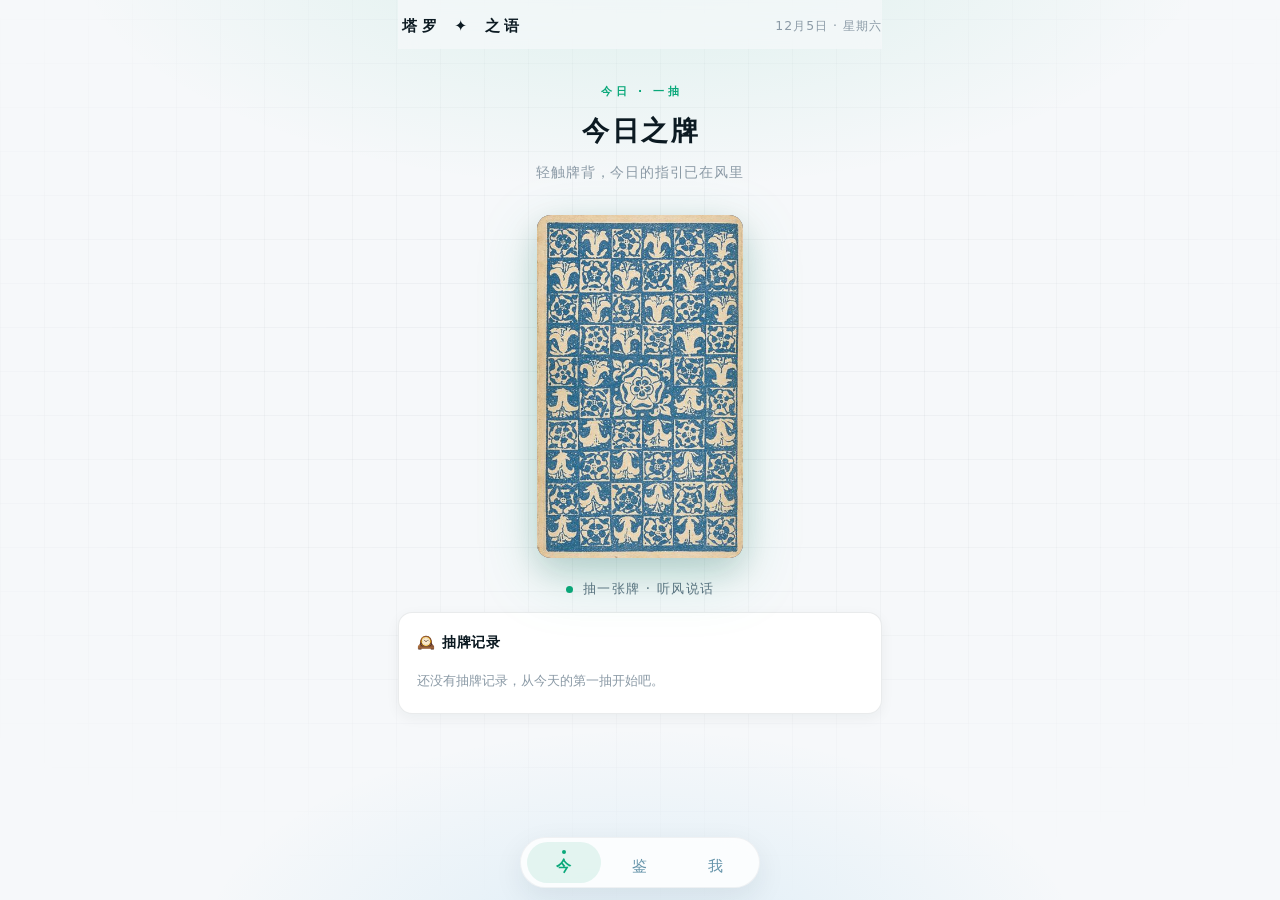
